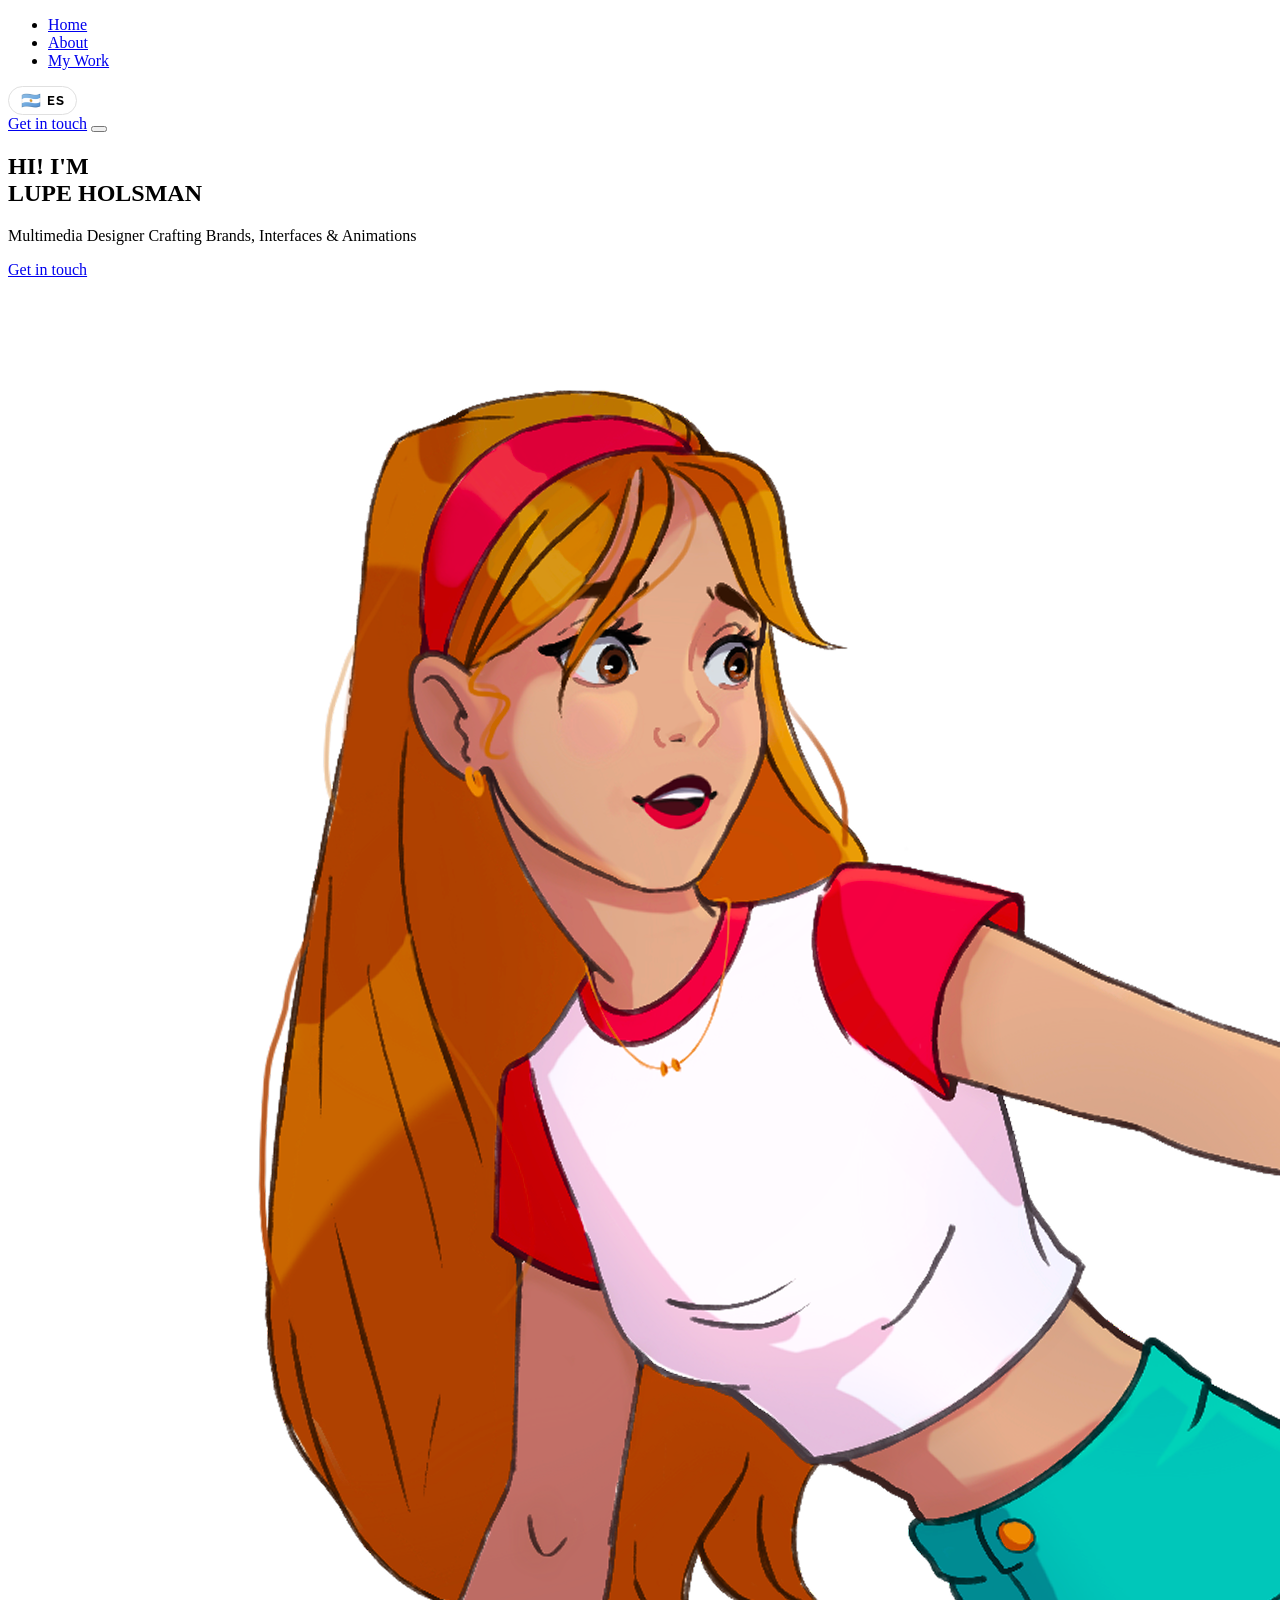
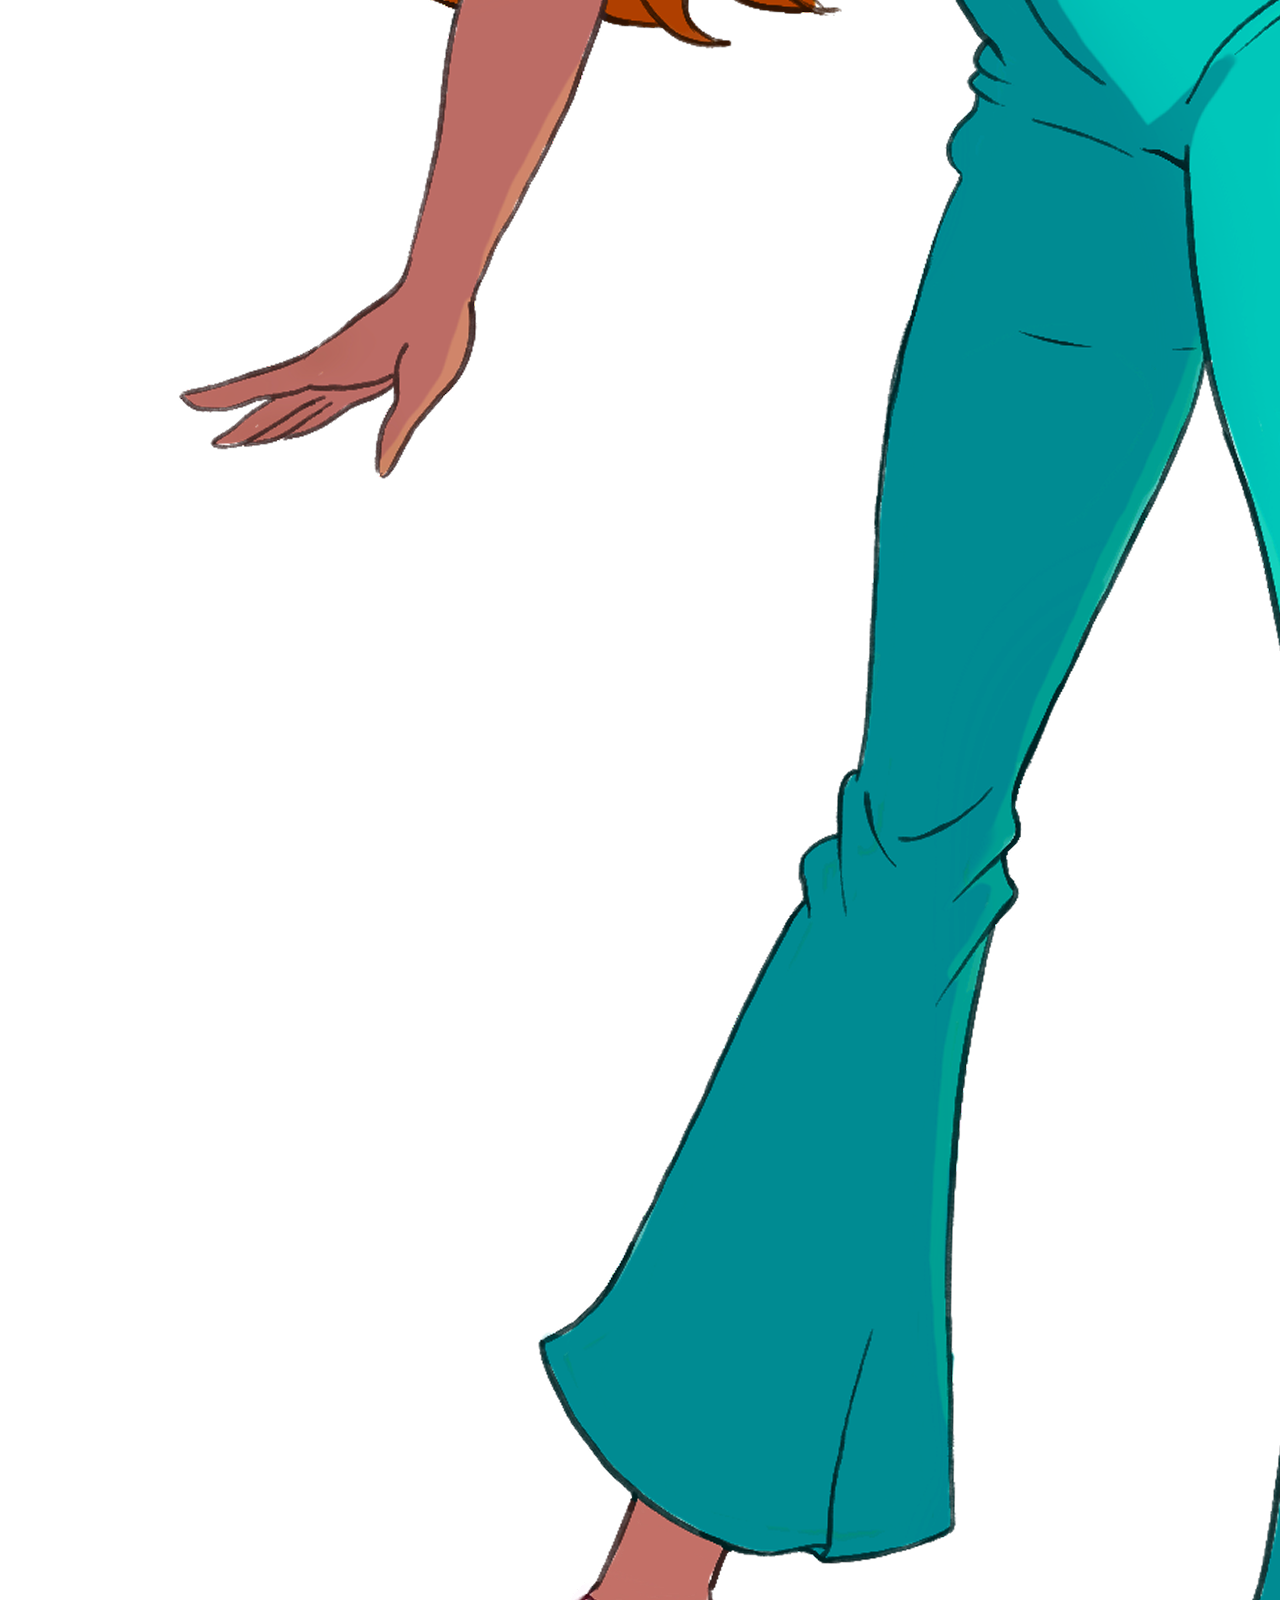
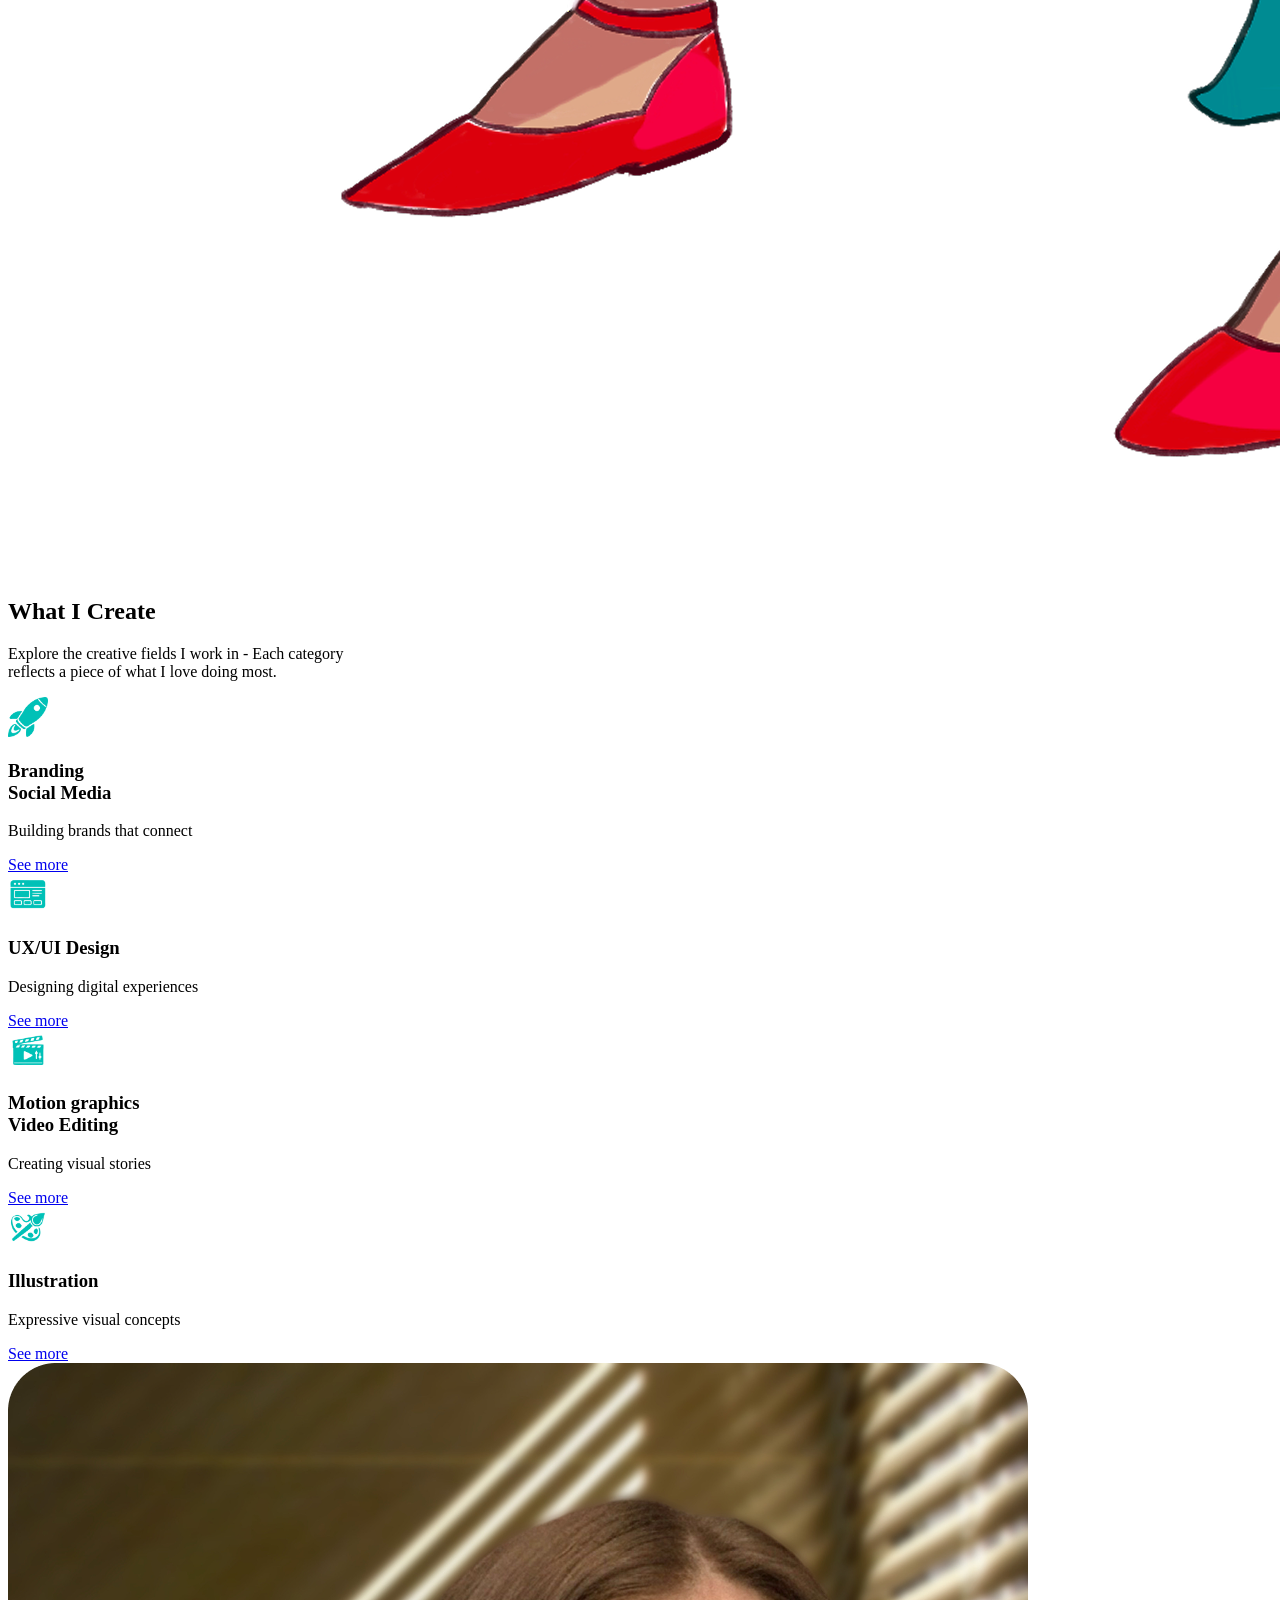
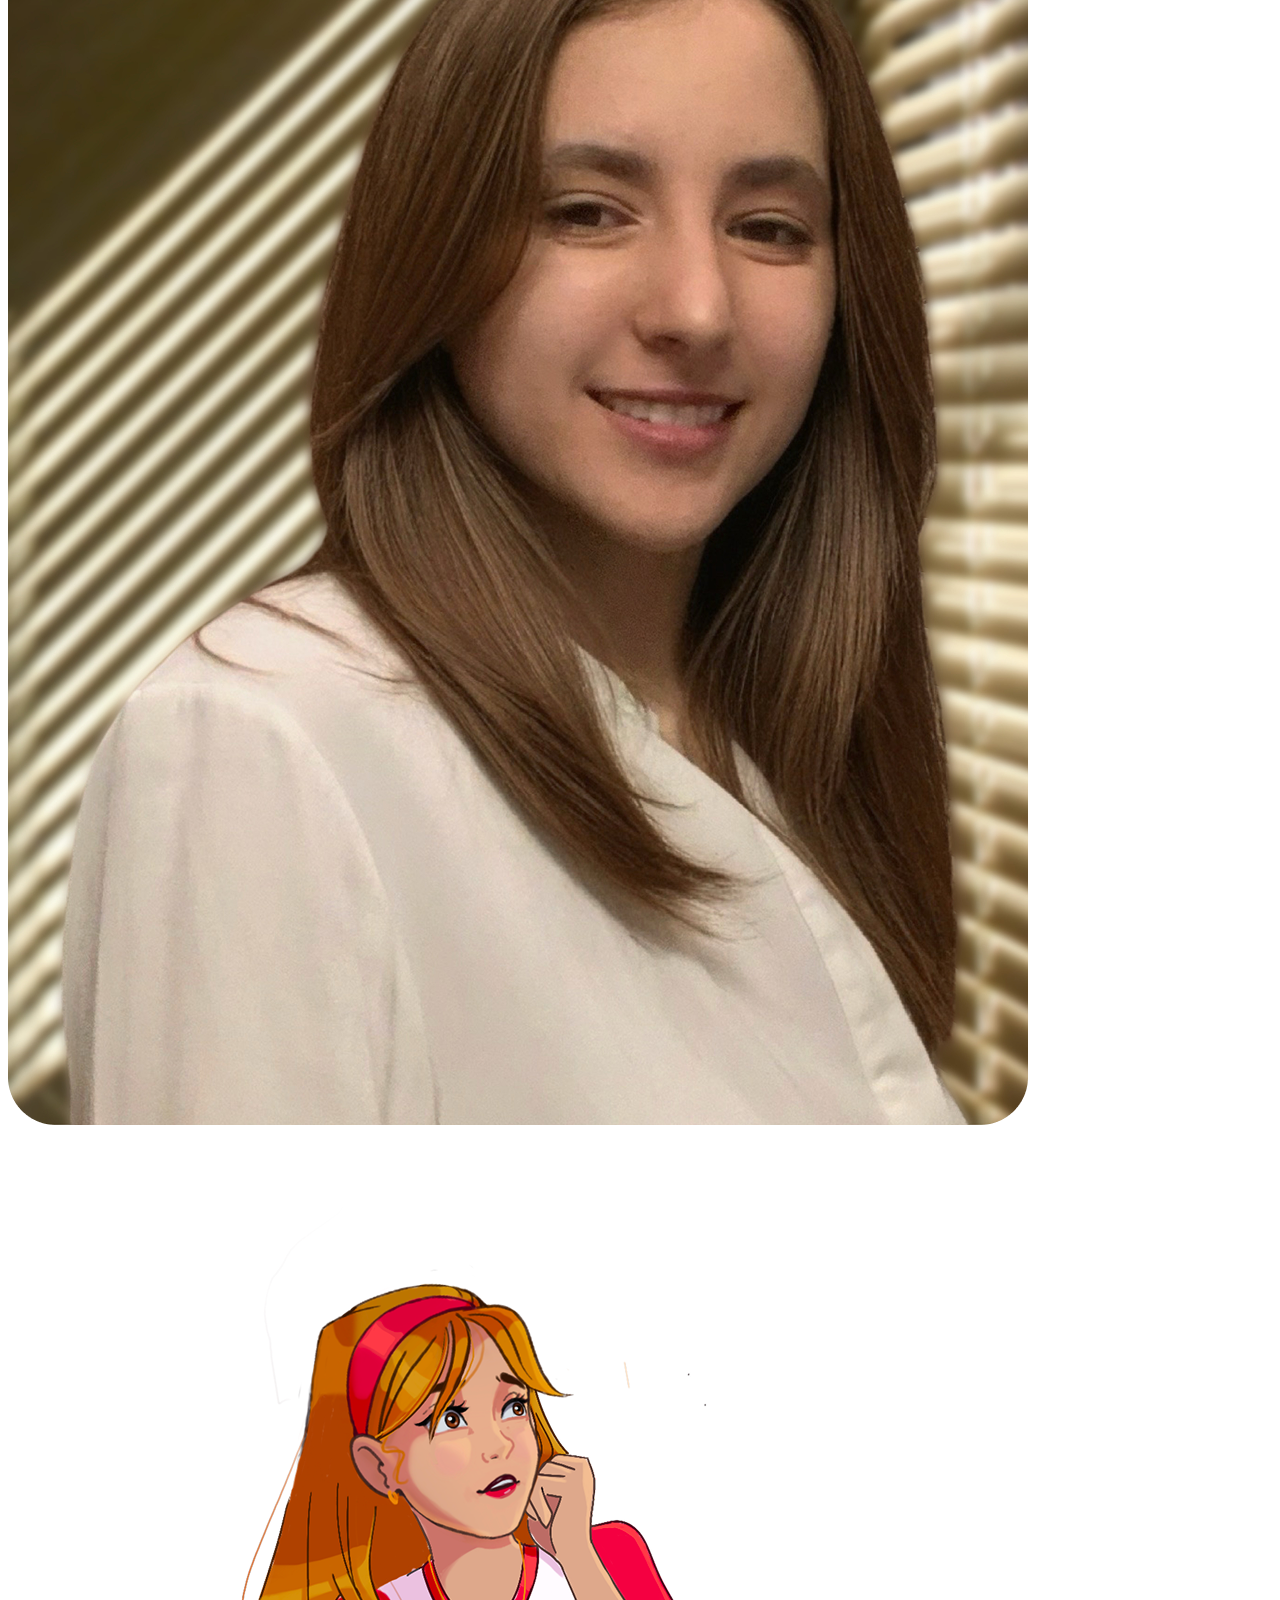
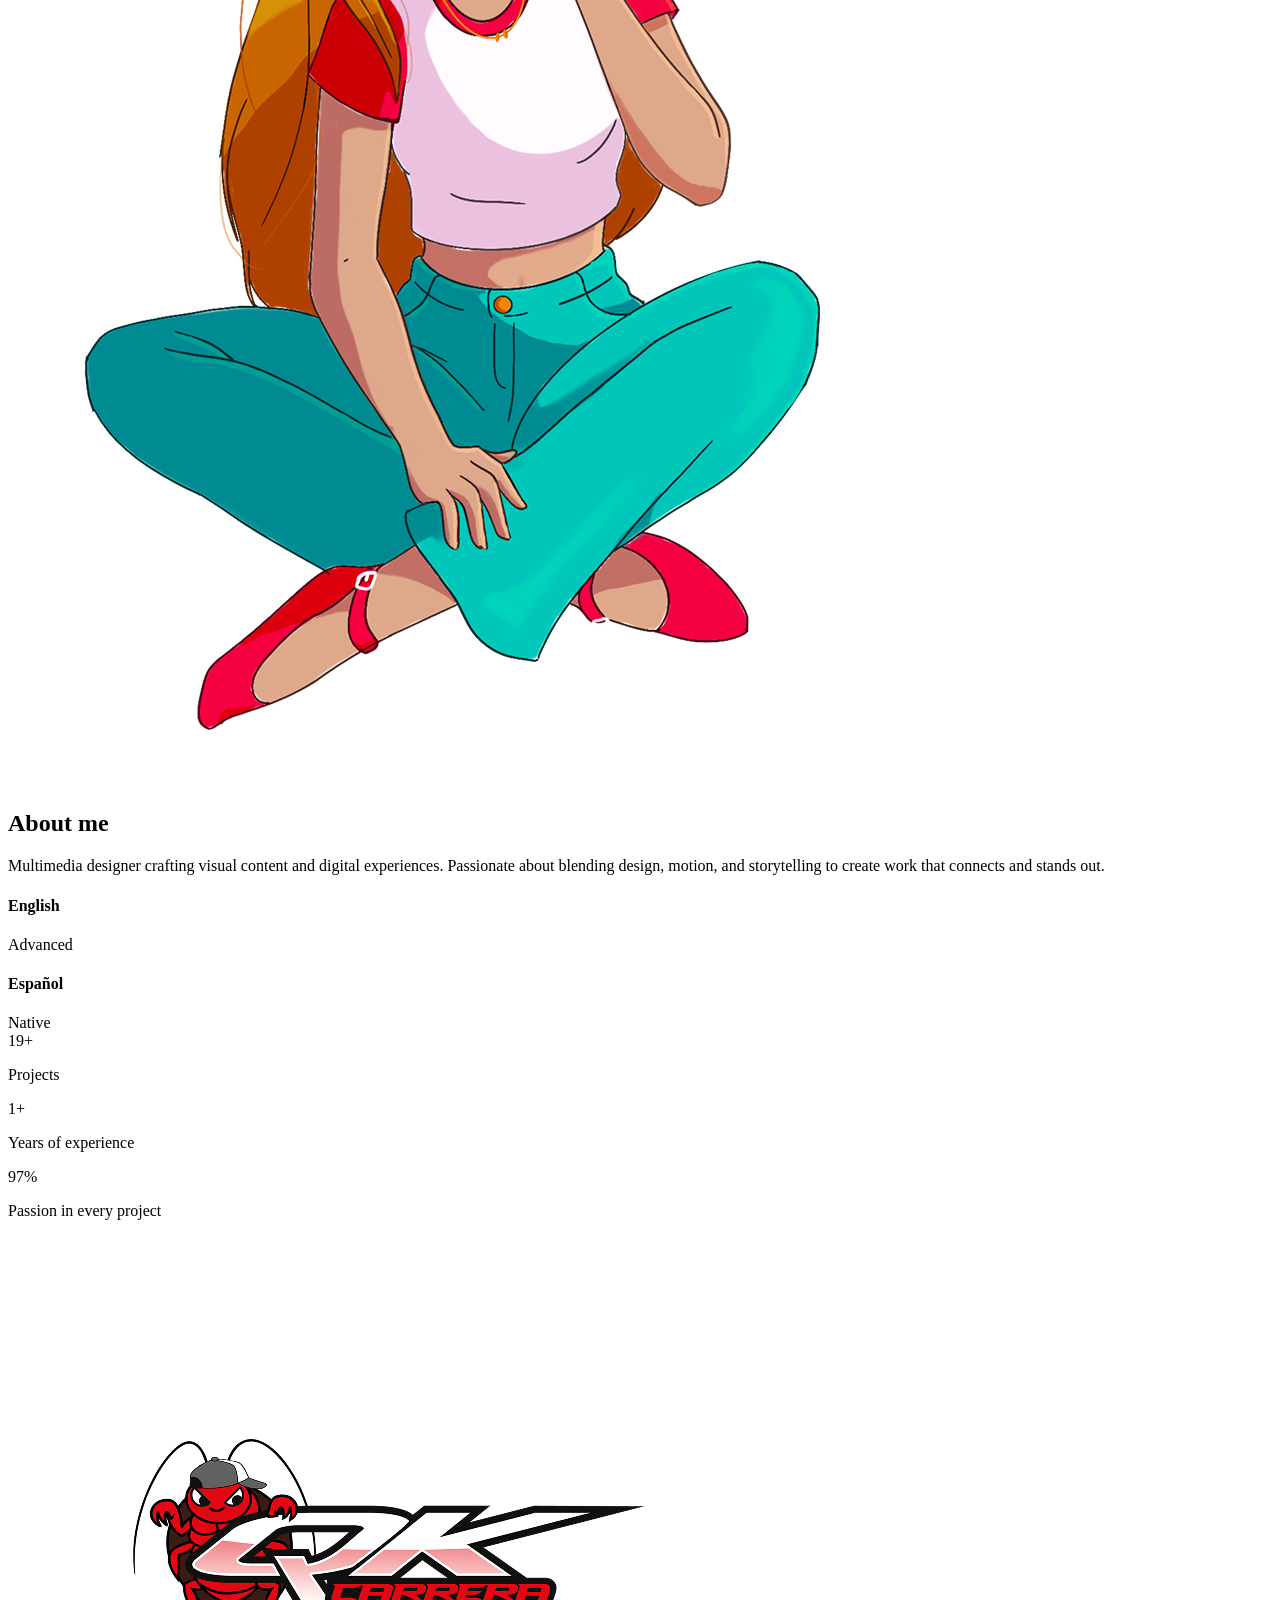
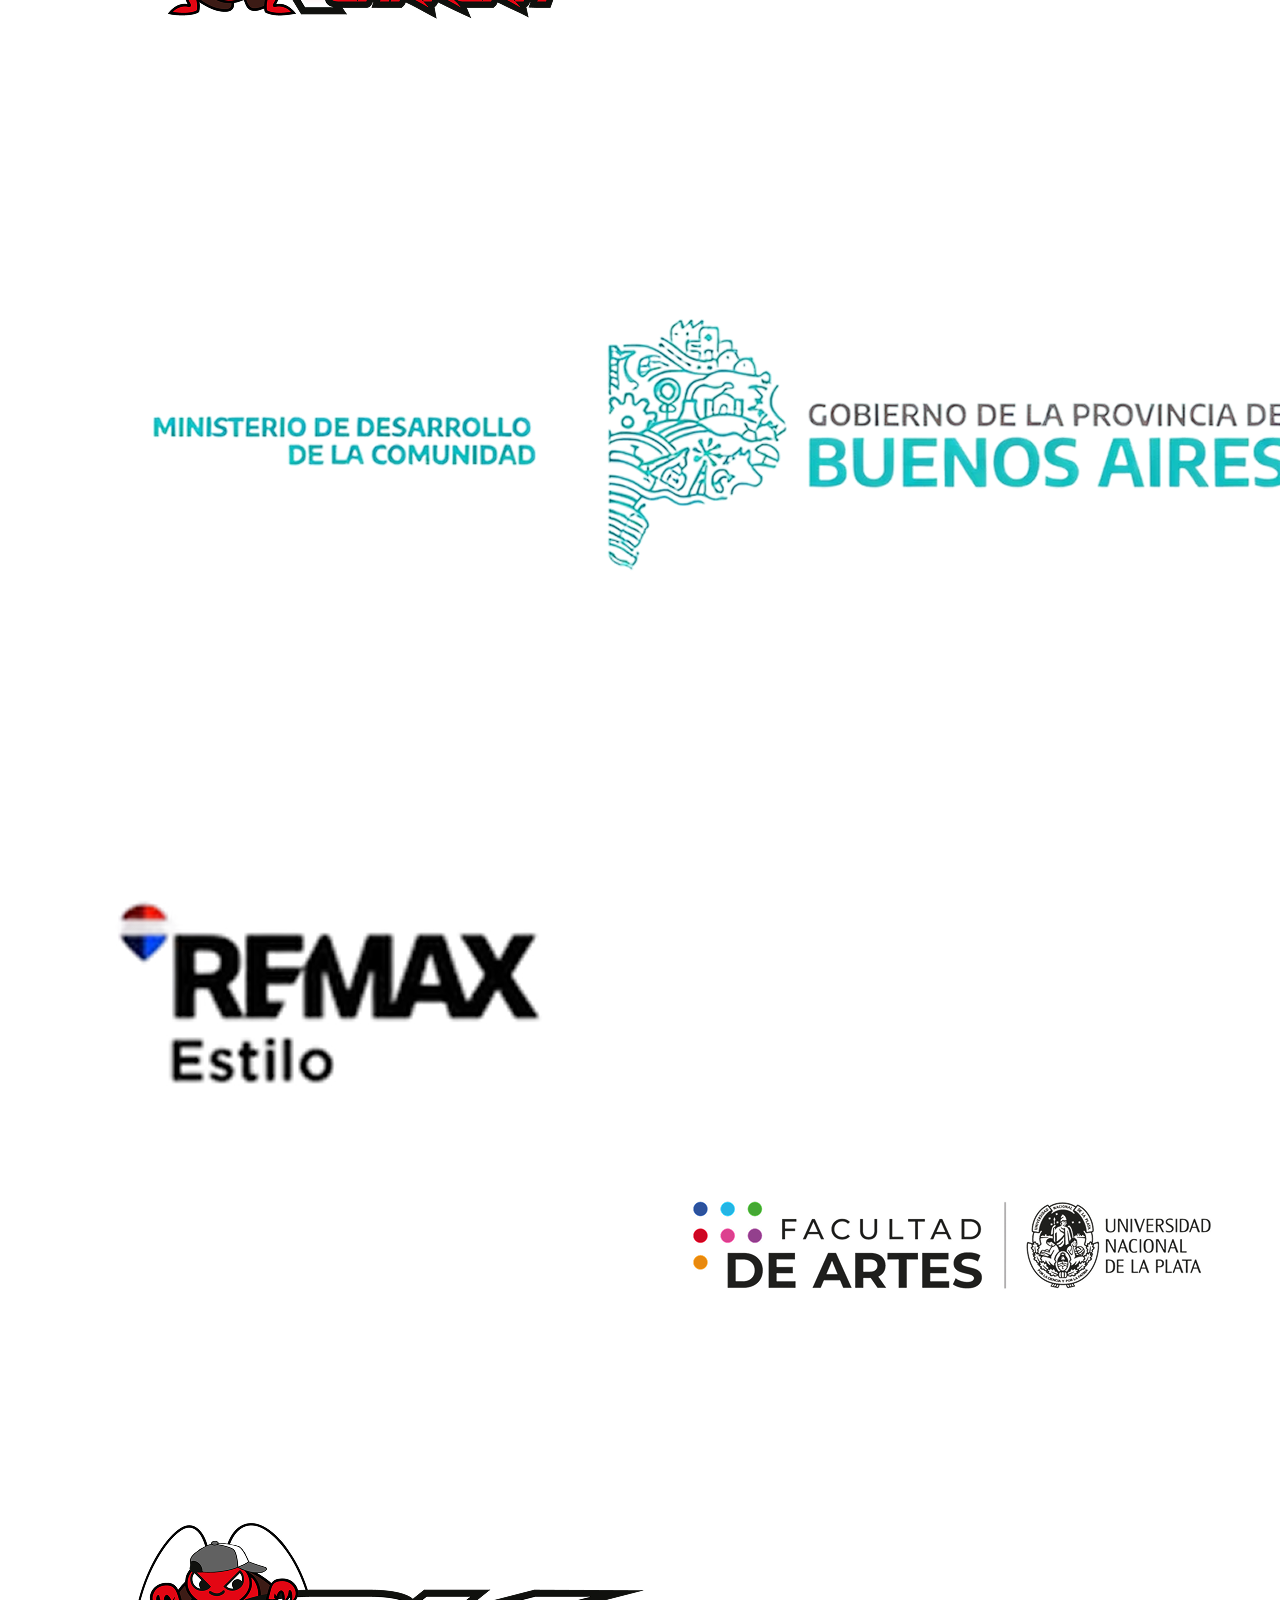
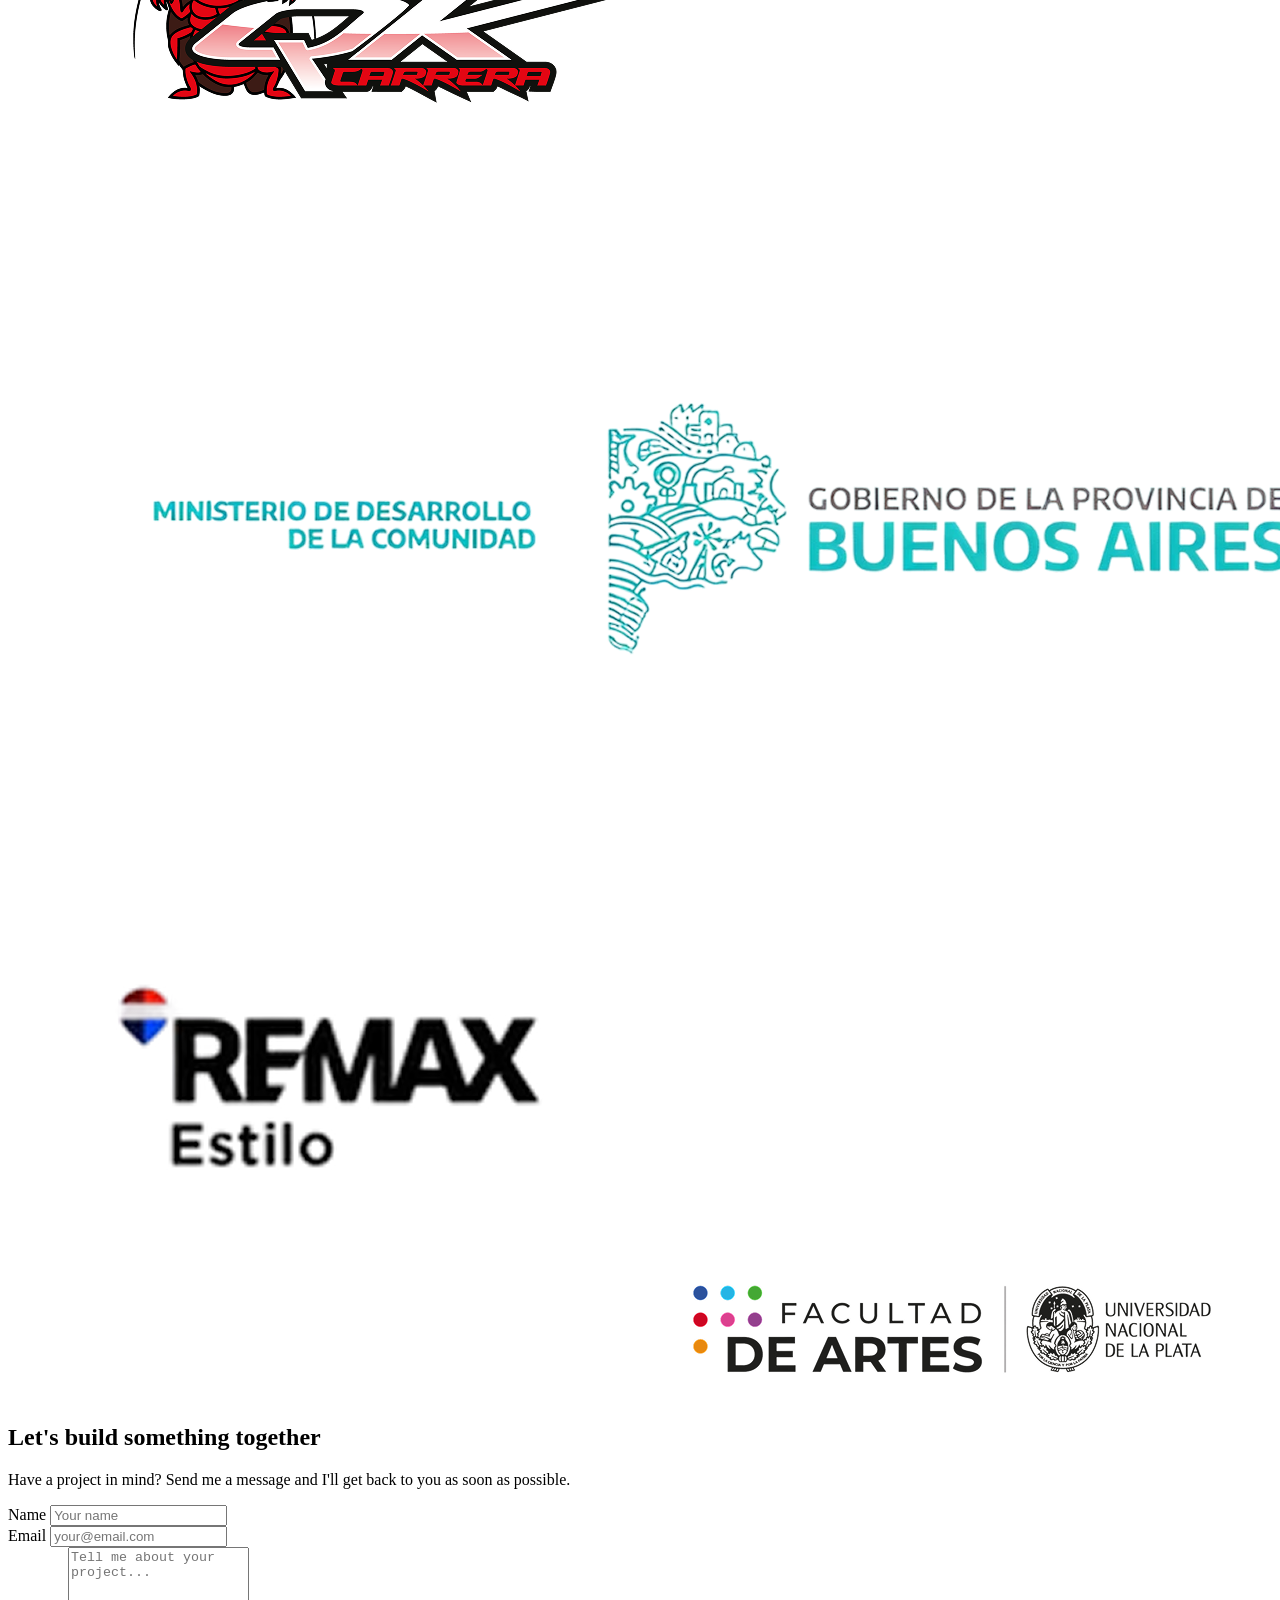
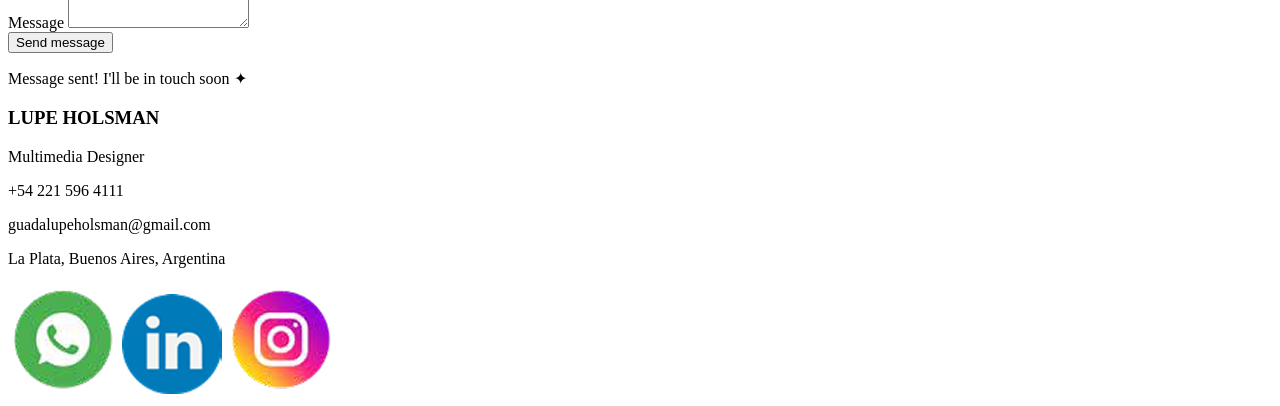
==== index.html @ dc7573d9 "Add files via upload" ====
<!DOCTYPE html>
<html lang="en">
<head>
    <meta charset="UTF-8">
    <meta name="viewport" content="width=device-width, initial-scale=1.0">
    <title>Lupe Holsman - Multimedia Designer</title>
    <link href="https://fonts.googleapis.com/css2?family=Raleway:wght@300;400;600;700&display=swap" rel="stylesheet">
    <link rel="stylesheet" href="styles.css">
    <style>
        /* ── Language Switch ─────────────────────────────────────── */
        .lang-switch {
            display: flex;
            align-items: center;
            gap: 0.35rem;
            background: none;
            border: 1.5px solid #e0e0e0;
            border-radius: 2rem;
            padding: 0.35rem 0.75rem;
            cursor: pointer;
            font-family: 'Raleway', sans-serif;
            font-size: 0.8rem;
            font-weight: 700;
            color: var(--dark);
            letter-spacing: 0.5px;
            transition: border-color 0.25s ease, background 0.25s ease, transform 0.2s ease;
            white-space: nowrap;
        }

        .lang-switch:hover {
            border-color: var(--primary);
            background: rgba(245, 0, 65, 0.04);
            transform: translateY(-1px);
        }

        .lang-flag {
            font-size: 1rem;
            line-height: 1;
            transition: transform 0.3s ease;
        }

        .lang-switch:hover .lang-flag {
            transform: scale(1.2);
        }

        @media (max-width: 360px) {
            .lang-label { display: none; }
        }

        .lang-fade {
            animation: langFadeIn 0.35s ease both;
        }

        @keyframes langFadeIn {
            from { opacity: 0; transform: translateY(6px); }
            to   { opacity: 1; transform: translateY(0); }
        }
    </style>
</head>

<body>

    <header>
        <div class="container">
            <nav>
                <ul id="navLinks">
                    <li><a href="#" data-i18n="nav.home">Home</a></li>
                    <li><a href="404.html" data-i18n="nav.about">About</a></li>
                    <li><a href="404.html" data-i18n="nav.work">My Work</a></li>
                </ul>
                <div class="nav-right">
                    <button class="lang-switch" id="langSwitch" aria-label="Switch language">
                        <span class="lang-flag" id="langFlag">🇦🇷</span>
                        <span class="lang-label" id="langLabel">ES</span>
                    </button>
                    <a href="#contact" class="btn" data-i18n="nav.contact">Get in touch</a>
                    <button class="hamburger" id="hamburger" aria-label="Menu">
                        <span></span><span></span><span></span>
                    </button>
                </div>
            </nav>
        </div>
    </header>

    <main>
        <section class="hero">
            <div class="container hero-content">
                <div class="hero-text">
                    <h2 data-i18n="hero.title">HI! I'M <br> LUPE HOLSMAN</h2>
                    <p data-i18n="hero.subtitle">Multimedia Designer Crafting Brands, Interfaces & Animations</p>
                    <a href="#contact" class="btn" data-i18n="nav.contact">Get in touch</a>
                </div>
                <div class="hero-img">
                    <img src="img/character.png" alt="Lupe Character">
                </div>
            </div>
        </section>
    </main>

    <section id="work">
        <div class="container text-center title">

            <h2 class="reveal" data-i18n="work.title">What I Create</h2>
            <p class="subtitle2 reveal" data-i18n="work.subtitle">
                Explore the creative fields I work in - Each category <br> reflects a piece of what I love doing most.
            </p>

            <div class="cards">
                <article class="card reveal">
                    <div class="card-icon">
                        <img src="img/icon-branding.png" alt="Branding" width="40">
                    </div>
                    <h3 data-i18n="work.card1.title">Branding <br>Social Media</h3>
                    <p data-i18n="work.card1.desc">Building brands that connect</p>
                    <a href="404.html" data-i18n="work.seemore">See more</a>
                </article>

                <article class="card reveal">
                    <div class="card-icon">
                        <img src="img/icon-web.png" alt="Web Design" width="40">
                    </div>
                    <h3 data-i18n="work.card2.title">UX/UI Design</h3>
                    <p data-i18n="work.card2.desc">Designing digital experiences</p>
                    <a href="404.html" data-i18n="work.seemore">See more</a>
                </article>

                <article class="card reveal">
                    <div class="card-icon">
                        <img src="img/icon-video.png" alt="Video Editing" width="40">
                    </div>
                    <h3 data-i18n="work.card3.title">Motion graphics <br>Video Editing</h3>
                    <p data-i18n="work.card3.desc">Creating visual stories</p>
                    <a href="404.html" data-i18n="work.seemore">See more</a>
                </article>

                <article class="card reveal">
                    <div class="card-icon">
                        <img src="img/icon-illustration.png" alt="Illustration" width="40">
                    </div>
                    <h3 data-i18n="work.card4.title">Illustration</h3>
                    <p data-i18n="work.card4.desc">Expressive visual concepts</p>
                    <a href="404.html" data-i18n="work.seemore">See more</a>
                </article>
            </div>

        </div>
    </section>

    <section id="about">
        <div class="container">
            <div class="about-content">

                <div class="about-img-container reveal from-left">
                    <img src="img/profile.png" alt="Lupe Holsman" class="profile-photo">
                    <img src="img/IMG_2661 1.png" alt="Lupe Character Sitting" class="character-sitting">
                </div>

                <div class="about-text-wrapper reveal from-right">
                    <div class="about-text">
                        <h2 data-i18n="about.title">About me</h2>
                        <p data-i18n="about.desc">
                            Multimedia designer crafting visual content and digital experiences.
                            Passionate about blending design, motion, and storytelling to create
                            <span class="text-cyan">work that connects</span> and stands out.
                        </p>
                    </div>
                </div>

            </div>

            <div class="skills">
                <div class="skill reveal">
                    <h4 data-i18n="about.skill1.name">English</h4>
                    <div class="progress-bar">
                        <div class="bar filled"></div>
                        <div class="bar filled"></div>
                        <div class="bar filled"></div>
                        <div class="bar empty"></div>
                    </div>
                    <span class="level" data-i18n="about.skill1.level">Advanced</span>
                </div>
                <div class="skill reveal">
                    <h4 data-i18n="about.skill2.name">Español</h4>
                    <div class="progress-bar">
                        <div class="bar filled"></div>
                        <div class="bar filled"></div>
                        <div class="bar filled"></div>
                        <div class="bar filled"></div>
                    </div>
                    <span class="level" data-i18n="about.skill2.level">Native</span>
                </div>
            </div>
        </div>
    </section>

    <section class="stats">
        <div class="container">
            <div class="stats-grid">
                <div class="stat reveal">
                    <div class="stat-line"><span class="stat-number" data-target="20">0</span><span class="stat-suffix">+</span></div>
                    <p data-i18n="stats.projects">Projects</p>
                </div>
                <div class="stat reveal">
                    <div class="stat-line"><span class="stat-number" data-target="2">0</span><span class="stat-suffix">+</span></div>
                    <p data-i18n="stats.experience">Years of experience</p>
                </div>
                <div class="stat reveal">
                    <div class="stat-line"><span class="stat-number" data-target="100">0</span><span class="stat-suffix">%</span></div>
                    <p data-i18n="stats.passion">Passion in every project</p>
                </div>
            </div>
        </div>
    </section>

    <section class="brands">
        <div class="brands-wrapper">
            <img src="img/logo-ok.png" alt="OK">
            <img src="img/logo-gobierno.png" alt="Gobierno de la Provincia">
            <img src="img/logo-remax.png" alt="Remax">
            <img src="img/logo-artes.png" alt="Facultad de Artes" class="last">
            <img src="img/logo-ok.png" alt="OK">
            <img src="img/logo-gobierno.png" alt="Gobierno de la Provincia">
            <img src="img/logo-remax.png" alt="Remax">
            <img src="img/logo-artes.png" alt="Facultad de Artes" class="last">
        </div>
    </section>

    <section class="contact-section" id="contact">
        <div class="container contact-wrapper">

            <div class="contact-text reveal from-left">
                <h2 data-i18n="contact.title">Let's build something <span class="text-cyan">together</span></h2>
                <p data-i18n="contact.subtitle">Have a project in mind? Send me a message and I'll get back to you as soon as possible.</p>
            </div>

            <form class="contact-form reveal from-right" id="contactForm">
                <div class="form-group">
                    <label for="name" data-i18n="contact.form.name">Name</label>
                    <input type="text" id="name" data-i18n-placeholder="contact.form.namePlaceholder" placeholder="Your name" required>
                </div>
                <div class="form-group">
                    <label for="email" data-i18n="contact.form.email">Email</label>
                    <input type="email" id="email" placeholder="your@email.com" required>
                </div>
                <div class="form-group">
                    <label for="message" data-i18n="contact.form.message">Message</label>
                    <textarea id="message" rows="5" data-i18n-placeholder="contact.form.messagePlaceholder" placeholder="Tell me about your project..." required></textarea>
                </div>
                <button type="submit" class="btn" data-i18n="contact.form.send">Send message</button>
                <p class="form-success" id="formSuccess" data-i18n="contact.form.success">Message sent! I'll be in touch soon ✦</p>
            </form>

        </div>
    </section>

    <footer>
        <div class="container footer-content">
            <div class="footer-brand">
                <h3>LUPE HOLSMAN</h3>
                <p data-i18n="footer.role">Multimedia Designer</p>
            </div>
            <div class="footer-divider"></div>
            <div class="footer-contact">
                <p>+54 221 596 4111</p>
                <p>guadalupeholsman@gmail.com</p>
                <p>La Plata, Buenos Aires, Argentina</p>
            </div>
            <div class="footer-social">
                <a href="#" class="social-icon"><img src="img/icon-whatsapp.png" alt="WhatsApp"></a>
                <a href="https://www.linkedin.com/in/guadalupe-holsman" class="social-icon"><img src="img/icon-linkedin.png" alt="LinkedIn"></a>
                <a href="#" class="social-icon"><img src="img/icon-instagram.png" alt="Instagram"></a>
            </div>
        </div>
    </footer>

    <script data-cfasync="false" src="/cdn-cgi/scripts/5c5dd728/cloudflare-static/email-decode.min.js"></script><script>

        // ══════════════════════════════════════════════════════════════════
        //  TRADUCCIONES
        // ══════════════════════════════════════════════════════════════════
        const translations = {
            en: {
                nav: {
                    home:    'Home',
                    about:   'About',
                    work:    'My Work',
                    contact: 'Get in touch'
                },
                hero: {
                    title:    "HI! I'M <br> LUPE HOLSMAN",
                    subtitle: 'Multimedia Designer Crafting Brands, Interfaces & Animations'
                },
                work: {
                    title:    'What I Create',
                    subtitle: 'Explore the creative fields I work in - Each category <br> reflects a piece of what I love doing most.',
                    seemore:  'See more',
                    card1: { title: 'Branding <br>Social Media',          desc: 'Building brands that connect' },
                    card2: { title: 'UX/UI Design',                       desc: 'Designing digital experiences' },
                    card3: { title: 'Motion graphics <br>Video Editing',  desc: 'Creating visual stories' },
                    card4: { title: 'Illustration',                       desc: 'Expressive visual concepts' }
                },
                about: {
                    title: 'About me',
                    desc:  'Multimedia designer crafting visual content and digital experiences. Passionate about blending design, motion, and storytelling to create <span class="text-cyan">work that connects</span> and stands out.',
                    skill1: { name: 'English',  level: 'Advanced' },
                    skill2: { name: 'Español',  level: 'Native' }
                },
                stats: {
                    projects:   'Projects',
                    experience: 'Years of experience',
                    passion:    'Passion in every project'
                },
                contact: {
                    title:    'Let\'s build something <span class="text-cyan">together</span>',
                    subtitle: "Have a project in mind? Send me a message and I'll get back to you as soon as possible.",
                    form: {
                        name:               'Name',
                        namePlaceholder:    'Your name',
                        email:              'Email',
                        message:            'Message',
                        messagePlaceholder: 'Tell me about your project...',
                        send:               'Send message',
                        success:            "Message sent! I'll be in touch soon \u2726"
                    }
                },
                footer: { role: 'Multimedia Designer' }
            },

            es: {
                nav: {
                    home:    'Inicio',
                    about:   'Sobre mí',
                    work:    'Mi trabajo',
                    contact: 'Contactame'
                },
                hero: {
                    title:    'HOLA! SOY <br> LUPE HOLSMAN',
                    subtitle: 'Diseñadora Multimedia. Creando marcas, Interfaces & Animaciones'
                },
                work: {
                    title:    'Lo que hago',
                    subtitle: 'Explorá las áreas creativas en las que trabajo — cada categoría <br> refleja algo de lo que más me apasiona.',
                    seemore:  'Ver más',
                    card1: { title: 'Branding <br>Redes Sociales',              desc: 'Marcas que conectan' },
                    card2: { title: 'Diseño UX/UI',                             desc: 'Experiencias digitales centradas en personas' },
                    card3: { title: 'Motion graphics <br>Edición de video',     desc: 'Historias contadas en movimiento' },
                    card4: { title: 'Ilustración',                              desc: 'Ideas que se convierten en imagen' }
                },
                about: {
                    title: 'Sobre mí',
                    desc:  'Diseñadora multimedia con pasión por el contenido visual y las experiencias digitales. Me encanta mezclar diseño, movimiento y narrativa para crear <span class="text-cyan"> diseños e historias que conectan</span> y se destacan.',
                    skill1: { name: 'Inglés',  level: 'Avanzado' },
                    skill2: { name: 'Español', level: 'Nativo' }
                },
                stats: {
                    projects:   'Proyectos',
                    experience: 'Años de experiencia',
                    passion:    'Pasión en cada proyecto'
                },
                contact: {
                    title:    'Construyamos algo único <span class="text-cyan">juntos</span>',
                    subtitle: '¿Tenés un proyecto en mente? Mandame un mensaje y te respondo a la brevedad.',
                    form: {
                        name:               'Nombre',
                        namePlaceholder:    'Tu nombre',
                        email:              'Email',
                        message:            'Mensaje',
                        messagePlaceholder: 'Contame sobre tu proyecto...',
                        send:               'Enviar mensaje',
                        success:            '¡Mensaje enviado! Te respondo pronto ✦'
                    }
                },
                footer: { role: 'Diseñadora Multimedia' }
            }
        };


        // ══════════════════════════════════════════════════════════════════
        //  MOTOR DE TRADUCCIÓN
        // ══════════════════════════════════════════════════════════════════
        function getT(lang, key) {
            return key.split('.').reduce((obj, k) => (obj && obj[k] !== undefined ? obj[k] : null), translations[lang]);
        }

        function applyLang(lang) {
            document.querySelectorAll('[data-i18n]').forEach(el => {
                const val = getT(lang, el.dataset.i18n);
                if (val !== null) {
                    el.innerHTML = val;
                    el.classList.add('lang-fade');
                    el.addEventListener('animationend', () => el.classList.remove('lang-fade'), { once: true });
                }
            });

            document.querySelectorAll('[data-i18n-placeholder]').forEach(el => {
                const val = getT(lang, el.dataset.i18nPlaceholder);
                if (val !== null) el.placeholder = val;
            });

            document.documentElement.lang = lang;

            const isES = lang === 'es';
            document.getElementById('langFlag').textContent  = isES ? '\uD83C\uDDFA\uD83C\uDDF8' : '\uD83C\uDDE6\uD83C\uDDF7';
            document.getElementById('langLabel').textContent = isES ? 'EN' : 'ES';
        }


        // ══════════════════════════════════════════════════════════════════
        //  ESTADO & TOGGLE
        // ══════════════════════════════════════════════════════════════════
        let currentLang = localStorage.getItem('lupe-lang') || 'en';
        applyLang(currentLang);

        document.getElementById('langSwitch').addEventListener('click', () => {
            currentLang = currentLang === 'en' ? 'es' : 'en';
            localStorage.setItem('lupe-lang', currentLang);
            applyLang(currentLang);
        });


        // ══════════════════════════════════════════════════════════════════
        //  HAMBURGER MENU
        // ══════════════════════════════════════════════════════════════════
        const hamburger = document.getElementById('hamburger');
        const navLinks  = document.getElementById('navLinks');

        hamburger.addEventListener('click', () => {
            hamburger.classList.toggle('open');
            navLinks.classList.toggle('mobile-open');
        });

        navLinks.querySelectorAll('a').forEach(link => {
            link.addEventListener('click', () => {
                hamburger.classList.remove('open');
                navLinks.classList.remove('mobile-open');
            });
        });


        // ══════════════════════════════════════════════════════════════════
        //  INTERSECTION OBSERVER: reveal + contador
        // ══════════════════════════════════════════════════════════════════
        const observer = new IntersectionObserver(
            (entries) => {
                entries.forEach((entry) => {
                    if (!entry.isIntersecting) return;

                    entry.target.classList.add('is-visible');

                    if (entry.target.classList.contains('about-img-container')) {
                        const character = entry.target.querySelector('.character-sitting');
                        if (character) character.classList.add('is-visible');
                    }

                    if (entry.target.classList.contains('stat')) {
                        const el = entry.target.querySelector('.stat-number');
                        if (el) animateCount(el);
                    }

                    observer.unobserve(entry.target);
                });
            },
            { threshold: 0.2 }
        );

        document.querySelectorAll('.reveal').forEach((el) => observer.observe(el));


        // ══════════════════════════════════════════════════════════════════
        //  CONTADOR ANIMADO
        // ══════════════════════════════════════════════════════════════════
        function animateCount(el) {
            const target   = parseInt(el.dataset.target, 10);
            const duration = 1500;
            const start    = performance.now();

            function step(now) {
                const progress = Math.min((now - start) / duration, 1);
                const eased    = 1 - Math.pow(1 - progress, 3);
                el.textContent = Math.floor(eased * target);
                if (progress < 1) requestAnimationFrame(step);
                else el.textContent = target;
            }

            requestAnimationFrame(step);
        }


                // ══════════════════════════════════════════════════════════════════════════
        //  FORMULARIO
        // ══════════════════════════════════════════════════════════════════════════
        const contactForm = document.getElementById('contactForm');
        const formSuccess = document.getElementById('formSuccess');

        contactForm.addEventListener('submit', (event) => {
            event.preventDefault();
            formSuccess.classList.add('visible');
            contactForm.reset();
        });
    </script>
</body>
</html>
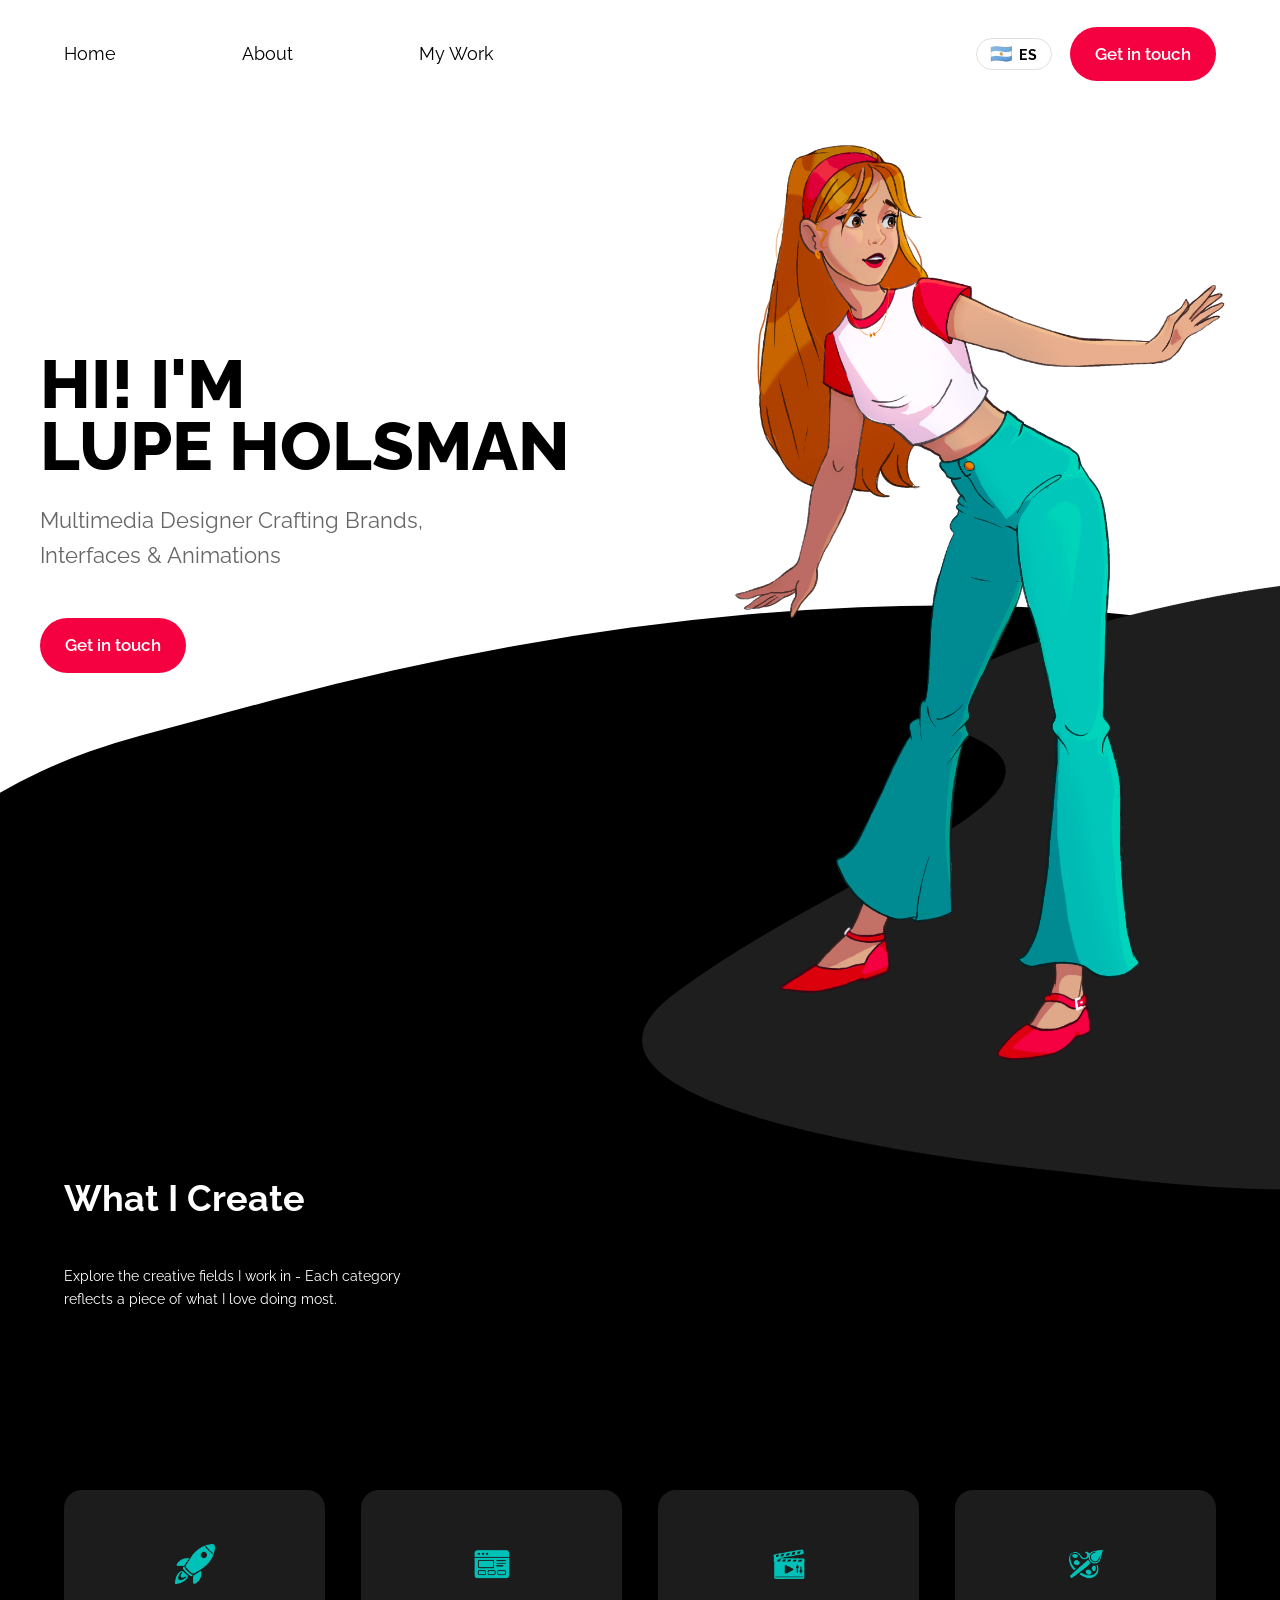
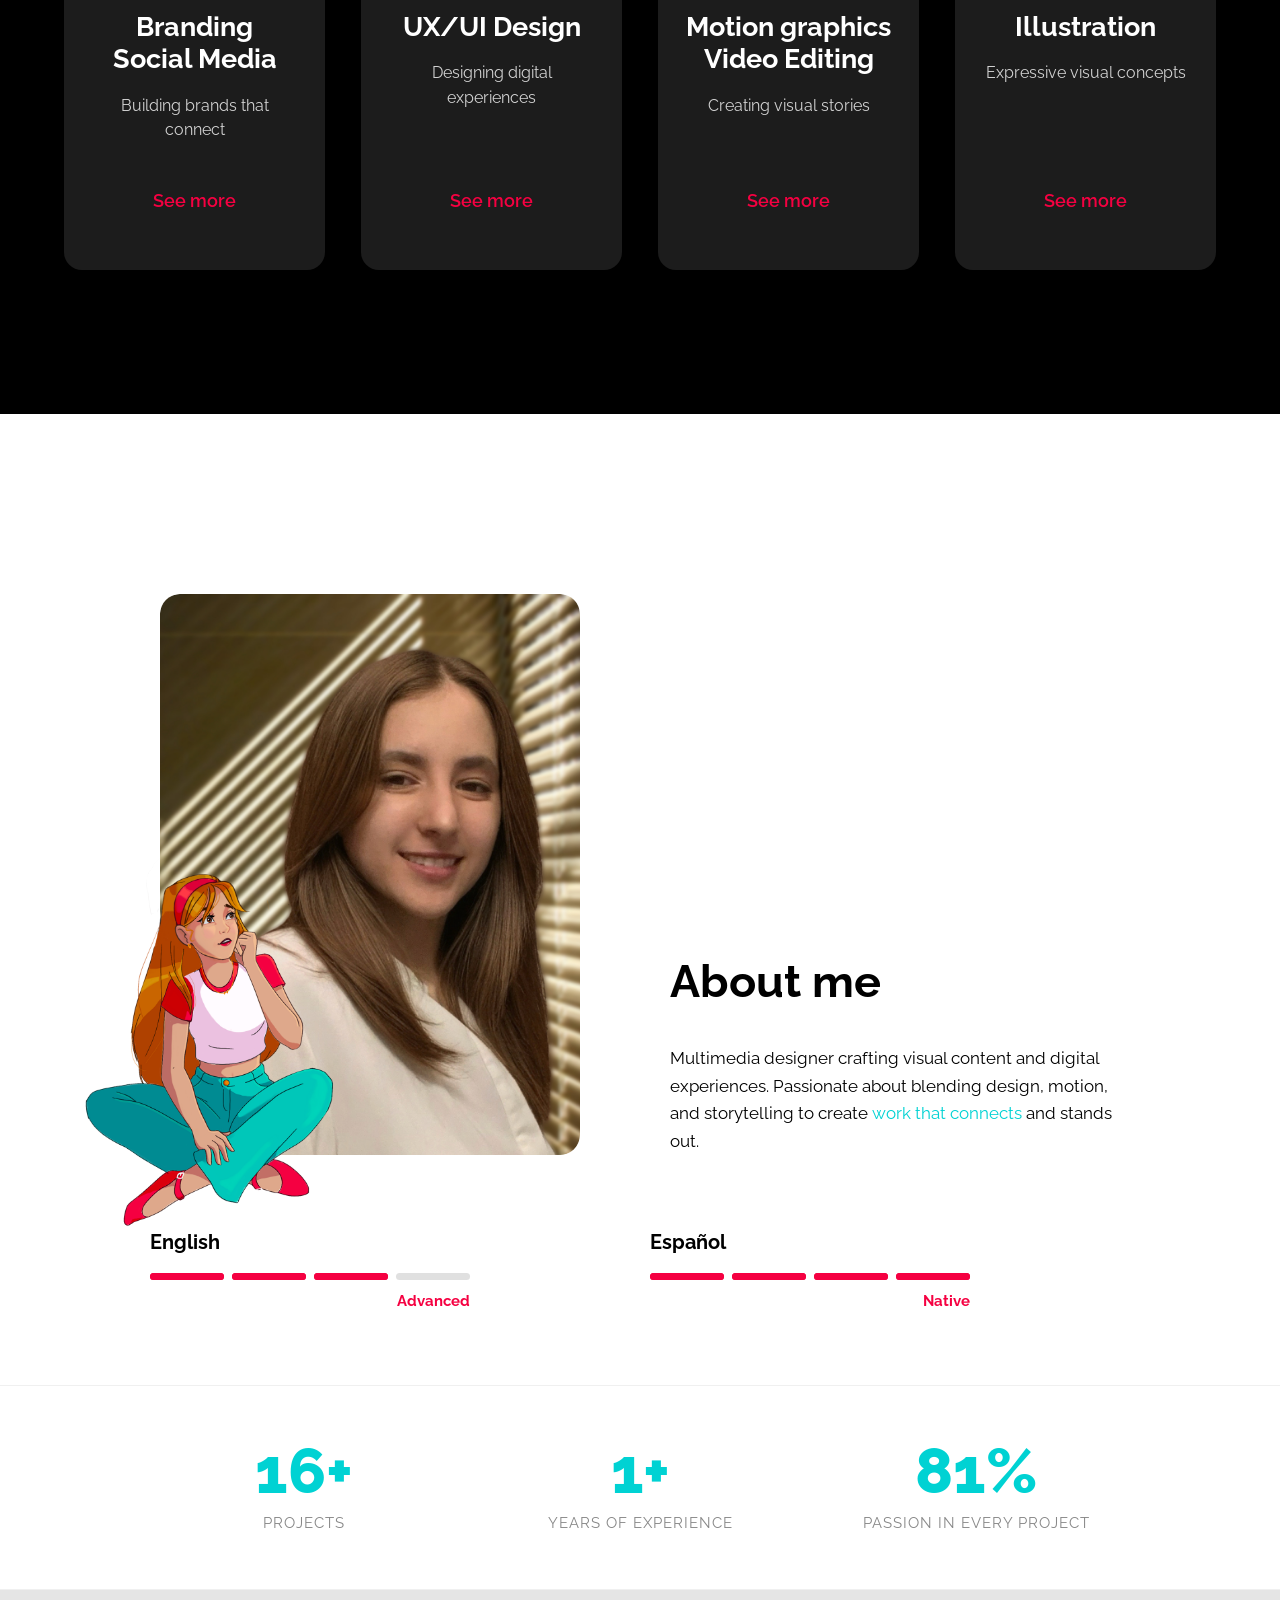
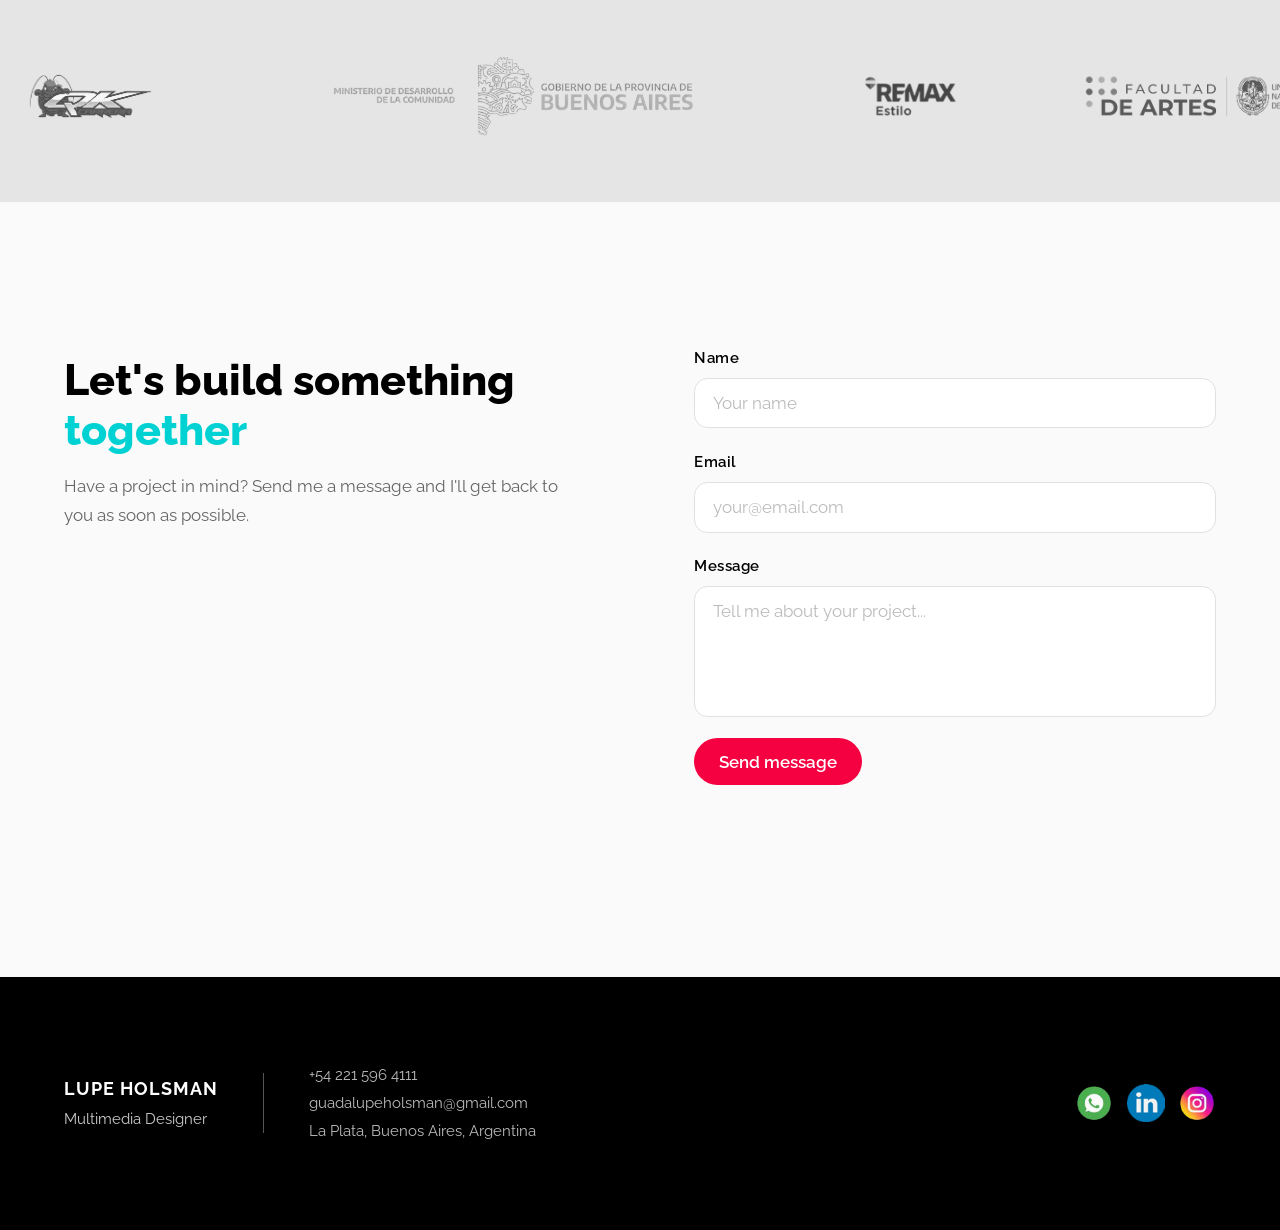
==== commit 5984036e: "Update index.html" ====
--- a/index.html
+++ b/index.html
@@ -5,7 +5,7 @@
     <meta name="viewport" content="width=device-width, initial-scale=1.0">
     <title>Lupe Holsman - Multimedia Designer</title>
     <link href="https://fonts.googleapis.com/css2?family=Raleway:wght@300;400;600;700&display=swap" rel="stylesheet">
-    <link rel="stylesheet" href="styles.css">
+    <link rel="stylesheet" href="Styles.css">
     <style>
         /* ── Language Switch ─────────────────────────────────────── */
         .lang-switch {
--- a/Styles.css
+++ b/Styles.css
@@ -0,0 +1,1239 @@
+/* =============================================
+   RESET & BASE
+   ============================================= */
+* {
+    margin: 0;
+    padding: 0;
+    box-sizing: border-box;
+}
+
+html {
+    font-size: 16px;
+    scroll-behavior: smooth;
+}
+
+body {
+    font-family: 'Raleway', sans-serif;
+    font-size: 1rem;
+    line-height: 1.6;
+    background-color: white;
+    color: var(--dark);
+}
+
+img {
+    max-width: 100%;
+    display: block;
+}
+
+a {
+    text-decoration: none;
+    color: inherit;
+    transition: all 0.3s ease;
+}
+
+button {
+    transition: all 0.3s ease;
+}
+
+main {
+    overflow: visible;
+}
+
+
+/* =============================================
+   VARIABLES
+   ============================================= */
+:root {
+    --primary: #F50041;
+    --dark: #000;
+    --light: #f5f5f5;
+    --cyan: #00d2d3;
+}
+
+
+/* =============================================
+   TIPOGRAFÍA
+   ============================================= */
+h1 { font-size: 2.5rem; }
+h2 { font-size: 2rem; }
+h3 { font-size: 1.4rem; }
+h4 { font-size: 1.1rem; }
+h6 { font-size: 1rem; }
+
+.title h2 {
+    padding-bottom: 2rem;
+}
+
+.subtitle {
+    font-size: 1rem;
+    opacity: 0.8;
+    margin-bottom: 2rem;
+}
+
+.subtitle2 {
+    font-size: 0.8rem;
+    opacity: 0.8;
+    margin-bottom: 10rem;
+}
+
+
+/* =============================================
+   UTILIDADES
+   ============================================= */
+.text-cyan {
+    color: var(--cyan);
+}
+
+.container {
+    width: 90%;
+    max-width: 1200px;
+    margin: 0 auto;
+}
+
+
+/* =============================================
+   BOTÓN
+   ============================================= */
+.btn {
+    background: var(--primary);
+    color: white;
+    padding: 0.75rem 1.4rem;
+    border-radius: 2rem;
+    font-size: 0.95rem;
+    font-weight: 600;
+    display: inline-block;
+    transition: transform 0.3s ease, box-shadow 0.3s ease;
+}
+
+.btn:hover {
+    transform: translateY(-2px);
+    box-shadow: 0 10px 20px rgba(245, 0, 65, 0.3);
+}
+
+.btn:active {
+    transform: scale(0.97);
+}
+
+
+/* =============================================
+   NAV
+   ============================================= */
+nav {
+    display: flex;
+    justify-content: space-between;
+    align-items: center;
+    padding: 1.5rem 0;
+    background-color: white;
+}
+
+nav ul {
+    display: flex;
+    gap: 7rem;
+    list-style: none;
+}
+
+nav a:hover {
+    color: var(--primary);
+}
+
+.nav-right {
+    display: flex;
+    align-items: center;
+    gap: 1rem;
+}
+
+/* Hamburger — oculto en desktop */
+.hamburger {
+    display: none;
+    flex-direction: column;
+    gap: 5px;
+    background: none;
+    border: none;
+    cursor: pointer;
+    padding: 4px;
+}
+
+.hamburger span {
+    display: block;
+    width: 24px;
+    height: 2px;
+    background: var(--dark);
+    border-radius: 2px;
+    transition: transform 0.3s ease, opacity 0.3s ease;
+}
+
+/* Animación X al abrir */
+.hamburger.open span:nth-child(1) { transform: translateY(7px) rotate(45deg); }
+.hamburger.open span:nth-child(2) { opacity: 0; }
+.hamburger.open span:nth-child(3) { transform: translateY(-7px) rotate(-45deg); }
+
+/* Menú mobile desplegable */
+#navLinks.mobile-open {
+    display: flex !important;
+    flex-direction: column;
+    position: fixed;
+    top: 0;
+    left: 0;
+    width: 100%;
+    height: 100%;
+    background: white;
+    z-index: 100;
+    align-items: center;
+    justify-content: center;
+    gap: 2.5rem;
+    animation: fadeInUp 0.3s ease both;
+}
+
+#navLinks.mobile-open li a {
+    font-size: 2rem;
+    font-weight: 700;
+    color: var(--dark);
+}
+
+#navLinks.mobile-open li a:hover {
+    color: var(--primary);
+}
+
+
+/* =============================================
+   HERO
+   ============================================= */
+.hero {
+    position: relative;
+    background-color: white;
+    min-height: 90vh;
+    display: flex;
+    align-items: center;
+    overflow: visible;
+}
+
+.hero-content {
+    display: flex;
+    justify-content: space-between;
+    align-items: center;
+    width: 100%;
+    max-width: 1200px;
+    margin: 0 auto;
+}
+
+.hero-text h2 {
+    font-size: 3.8rem;
+    line-height: 0.9;
+    font-weight: 800;
+    margin-bottom: 1.5rem;
+    color: var(--dark);
+}
+
+.hero-text p {
+    font-size: 1.2rem;
+    max-width: 400px;
+    margin-bottom: 2.5rem;
+    color: #666;
+}
+
+.hero-img {
+    position: relative;
+    z-index: 10;
+    display: flex;
+    justify-content: flex-end;
+    flex: 1;
+    min-width: 0;
+    animation: slideInRight 0.9s ease-out 0.3s both;
+}
+
+.hero-img::before {
+    content: "";
+    position: absolute;
+    background-image: url('img/Vector 2.png');
+    background-size: contain;
+    background-repeat: no-repeat;
+    background-position: right top;
+    width: 300%;
+    height: 640px;
+    z-index: 15;
+    bottom: -220px;
+    right: -80%;
+    rotate: 10deg;
+}
+
+.hero-img img {
+    width: 100%;
+    max-width: 680px;
+    height: auto;
+    margin-bottom: -180px;
+    transform: translateX(5%);
+    z-index: 20;
+}
+
+/* Hero se anima al cargar la página (no necesita scroll) */
+.hero-text {
+    animation: fadeInUp 0.9s ease-out both;
+    flex: 1;
+    min-width: 0;
+    position: relative;  /* ← necesario para que z-index funcione */
+    z-index: 30;   
+}
+
+
+/* =============================================
+   WORK
+   ============================================= */
+#work {
+    background: var(--dark);
+    color: white;
+    position: relative;
+    z-index: 1;
+    padding: 14rem 0 5rem 0;
+    overflow: visible;
+}
+
+#work::before {
+    content: "";
+    position: absolute;
+    top: -350px;
+    left: 2%;
+    width: 130%;
+    height: 700px;
+    background: var(--dark);
+    border-radius: 20% 90% 20% 100%;
+    transform: rotate(-15deg);
+    transform-origin: center bottom;
+    z-index: -1;
+}
+
+/* Wave curve at the bottom of #work */
+#work::after {
+    content: "";
+    position: absolute;
+    bottom: -119px;
+    left: 0;
+    width: 100%;
+    height: 120px;
+    background-image: url("data:image/svg+xml,%3Csvg viewBox='0 0 1440 120' xmlns='http://www.w3.org/2000/svg' preserveAspectRatio='none'%3E%3Cpath d='M0%2C0 L1440%2C0 L1440%2C40 Q1080%2C120 720%2C80 Q360%2C40 0%2C120 Z' fill='%23000000'/%3E%3C/svg%3E");
+    background-size: 100% 100%;
+    z-index: 1;
+    pointer-events: none;
+}
+
+#work .container {
+    position: relative;
+    z-index: 1;
+}
+
+
+/* =============================================
+   CARDS
+   ============================================= */
+.cards {
+    display: flex;
+    flex-direction: column;
+    gap: 2rem;
+    padding-bottom: 3rem;
+}
+
+.card {
+    background: #1c1c1c;
+    padding: 3rem 1.5rem;
+    border-radius: 1rem;
+    text-align: center;
+    position: relative;
+    overflow: hidden;
+    transition: transform 0.35s ease, box-shadow 0.35s ease;
+    display: flex;
+    flex-direction: column;
+    align-items: center;
+    min-height: 380px;
+}
+
+.card-icon {
+    margin-bottom: 1.5rem;
+    color: var(--cyan);
+    display: flex;
+    justify-content: center;
+}
+
+.card h3 {
+    margin-bottom: 1rem;
+    font-size: 1.5rem;
+    line-height: 1.2;
+}
+
+.card p {
+    font-size: 0.9rem;
+    opacity: 0.8;
+    line-height: 1.5;
+}
+
+.card a {
+    color: var(--primary);
+    display: inline-block;
+    margin-top: auto;
+    font-weight: 600;
+    transition: transform 0.3s ease;
+}
+
+.card * {
+    position: relative;
+    z-index: 2;
+}
+
+.card::before {
+    content: "";
+    position: absolute;
+    inset: 0;
+    border-radius: inherit;
+    opacity: 0;
+    transition: opacity 0.35s ease;
+}
+
+.card::after {
+    content: "";
+    position: absolute;
+    top: -50%;
+    left: -50%;
+    width: 200%;
+    height: 200%;
+    background: linear-gradient(120deg, transparent, rgba(255,255,255,0.1), transparent);
+    transform: rotate(25deg);
+    opacity: 0;
+    transition: opacity 0.5s ease, transform 0.5s ease;
+}
+
+.card:hover {
+    transform: translateY(-10px) scale(1.02);
+    box-shadow: 0 20px 40px rgba(0,0,0,0.4);
+}
+
+.card:hover::before {
+    opacity: 0.3;
+}
+
+.card:hover::after {
+    opacity: 1;
+    transform: translateX(50%) rotate(25deg);
+}
+
+.card:hover a {
+    transform: translateX(5px);
+}
+
+
+
+/* =============================================
+   ABOUT
+   ============================================= */
+#about {
+    position: relative;
+    z-index: 2;
+    background: white;
+    padding-top: 10rem;
+    padding-bottom: 4rem;
+}
+
+.about-content {
+    display: flex;
+    align-items: flex-end;
+    justify-content: center;
+    gap: 5rem;
+}
+
+.about-img-container {
+    position: relative;
+}
+
+.profile-photo {
+    width: 100%;
+    max-width: 420px;
+    border-radius: 20px;
+    display: block;
+    position: relative;
+    z-index: 1;
+}
+
+.character-sitting {
+    position: absolute;
+    width: 320px;
+    bottom: -90px;
+    left: -100px;
+    z-index: 10;
+}
+
+/* El bounce sólo corre cuando es visible */
+.character-sitting.is-visible {
+    animation: characterBounce 3s ease-in-out infinite;
+}
+
+.about-text-wrapper {
+    max-width: 480px;
+}
+
+.about-text {
+    max-width: 450px;
+}
+
+.about-text h2 {
+    font-size: 2.5rem;
+    margin-bottom: 1.5rem;
+}
+
+.about-text p {
+    font-size: 0.95rem;
+    margin-bottom: 0;
+}
+
+
+/* =============================================
+   HABILIDADES / IDIOMAS
+   ============================================= */
+.skills {
+    display: flex;
+    justify-content: center;
+    gap: 10rem;
+    margin-top: 4rem;
+    margin-bottom: 0;
+}
+
+.skill {
+    display: flex;
+    flex-direction: column;
+}
+
+.skill:nth-child(1) {
+    width: 320px;
+    align-items: flex-start;
+}
+
+.skill:nth-child(2) {
+    width: 480px;
+    align-items: flex-start;
+}
+
+.skill h4,
+.progress-bar,
+.level {
+    width: 100%;
+    max-width: 320px;
+}
+
+.skill h4 {
+    text-align: left;
+    margin-bottom: 0.8rem;
+    font-size: 1.1rem;
+}
+
+.progress-bar {
+    display: flex;
+    gap: 8px;
+    margin-bottom: 0.5rem;
+}
+
+.bar {
+    flex: 1;
+    height: 7px;
+    border-radius: 4px;
+}
+
+.bar.filled {
+    background: var(--primary);
+    position: relative;
+    overflow: hidden;
+}
+
+/* Las barras se llenan sólo cuando el .skill tiene .is-visible */
+.bar.filled::after {
+    content: "";
+    position: absolute;
+    top: 0;
+    left: 0;
+    height: 100%;
+    width: 0;
+    background: var(--primary);
+    transition: width 1.2s cubic-bezier(0.65, 0, 0.35, 1);
+}
+
+.skill.is-visible .bar.filled::after {
+    width: 100%;
+}
+
+.bar.empty {
+    background: #e0e0e0;
+}
+
+.level {
+    text-align: right;
+    font-size: 0.85rem;
+    color: var(--primary);
+    font-weight: 700;
+}
+
+
+/* =============================================
+   ANIMACIONES DE SCROLL — REVEAL
+   Controladas por Intersection Observer en main.js
+   ============================================= */
+
+/* Estado inicial: oculto */
+.reveal {
+    opacity: 0;
+    transform: translateY(40px);
+    transition: opacity 0.7s ease, transform 0.7s ease;
+}
+
+.reveal.from-right {
+    transform: translateX(50px);
+}
+
+.reveal.from-left {
+    transform: translateX(-50px);
+}
+
+/* Estado visible (JS agrega esta clase) */
+.reveal.is-visible {
+    opacity: 1;
+    transform: translate(0, 0);
+}
+
+/* Retrasos escalonados para cards */
+.card.reveal:nth-child(1) { transition-delay: 0s; }
+.card.reveal:nth-child(2) { transition-delay: 0.1s; }
+.card.reveal:nth-child(3) { transition-delay: 0.2s; }
+.card.reveal:nth-child(4) { transition-delay: 0.3s; }
+
+
+/* =============================================
+   KEYFRAMES
+   ============================================= */
+@keyframes slideInRight {
+    from {
+        opacity: 0;
+        transform: translateX(120px);
+    }
+    to {
+        opacity: 1;
+        transform: translateX(0);
+    }
+}
+
+@keyframes fadeInUp {
+    from {
+        opacity: 0;
+        transform: translateY(30px);
+    }
+    to {
+        opacity: 1;
+        transform: translateY(0);
+    }
+}
+
+@keyframes characterBounce {
+    0%, 100% { transform: translateY(0); }
+    50%       { transform: translateY(-10px); }
+}
+
+@keyframes infinitosScroll {
+    from { transform: translateX(0); }
+    to   { transform: translateX(-50%); }
+}
+
+
+/* =============================================
+   BRANDS
+   ============================================= */
+.brands {
+    background: #e5e5e5;
+    padding: 2rem 0;
+    overflow: hidden;
+    display: flex;
+    width: 100%;
+}
+
+.brands-wrapper {
+    display: flex;
+    align-items: center;
+    gap: 5rem;
+    width: max-content;
+    animation: infinitosScroll 20s linear infinite;
+}
+
+.brands-wrapper img {
+    height: 140px;
+    width: auto;
+    object-fit: contain;
+    flex-shrink: 0;
+    filter: grayscale(100%);
+    opacity: 0.7;
+    transition: transform 0.3s ease, filter 0.3s ease, opacity 0.3s ease;
+}
+
+.brands-wrapper .last {
+    height: 64px;
+}
+
+.brands-wrapper:hover {
+    animation-play-state: paused;
+}
+
+.brands-wrapper img:hover {
+    transform: scale(1.05);
+    filter: grayscale(0%);
+    opacity: 1;
+}
+
+
+/* =============================================
+   STATS / CONTADOR
+   ============================================= */
+.stats {
+    background: white;
+    padding: 3rem 0;
+    border-top: 1px solid #f0f0f0;
+    border-bottom: 1px solid #f0f0f0;
+}
+
+.stats-grid {
+    display: grid;
+    grid-template-columns: repeat(3, 1fr);
+    gap: 3rem 6rem;
+    text-align: center;
+    max-width: 900px;
+    margin: 0 auto;
+}
+
+.stat {
+    display: flex;
+    flex-direction: column;
+    align-items: center;
+    gap: 0.4rem;
+}
+
+.stat-number {
+    font-size: 3.5rem;
+    font-weight: 800;
+    line-height: 1;
+    color: var(--cyan);
+}
+
+.stat-suffix {
+    font-size: 3.5rem;
+    font-weight: 800;
+    line-height: 1;
+    color: var(--cyan);
+}
+
+.stat > p {
+    font-size: 0.85rem;
+    color: #888;
+    text-transform: uppercase;
+    letter-spacing: 1px;
+}
+
+/* Número y sufijo en la misma línea */
+.stat > :first-child,
+.stat-suffix {
+    display: inline;
+}
+
+.stat-line {
+    display: flex;
+    align-items: baseline;
+    gap: 0;
+    justify-content: center;
+}
+
+
+/* =============================================
+   FORMULARIO DE CONTACTO
+   ============================================= */
+.contact-section {
+    padding: 8rem 0;
+    background: #fafafa;
+}
+
+.contact-wrapper {
+    display: flex;
+    gap: 6rem;
+    align-items: flex-start;
+}
+
+.contact-text {
+    flex: 1;
+    padding-top: 0.5rem;
+}
+
+.contact-text h2 {
+    font-size: 2.4rem;
+    font-weight: 800;
+    line-height: 1.15;
+    margin-bottom: 1rem;
+    color: var(--dark);
+}
+
+.contact-text > p {
+    font-size: 0.95rem;
+    color: #666;
+    line-height: 1.7;
+    margin-bottom: 2rem;
+}
+
+.contact-info p {
+    font-size: 0.9rem;
+    color: #888;
+    line-height: 2;
+}
+
+.contact-form {
+    flex: 1;
+    display: flex;
+    flex-direction: column;
+    gap: 1.2rem;
+}
+
+.form-group {
+    display: flex;
+    flex-direction: column;
+    gap: 0.4rem;
+}
+
+.form-group label {
+    font-size: 0.85rem;
+    font-weight: 600;
+    color: var(--dark);
+    letter-spacing: 0.5px;
+}
+
+.form-group input,
+.form-group textarea {
+    padding: 0.8rem 1rem;
+    border: 1.5px solid #e0e0e0;
+    border-radius: 0.75rem;
+    font-family: 'Raleway', sans-serif;
+    font-size: 0.95rem;
+    color: var(--dark);
+    background: white;
+    transition: border-color 0.3s ease, box-shadow 0.3s ease;
+    outline: none;
+    resize: none;
+}
+
+.form-group input:focus,
+.form-group textarea:focus {
+    border-color: var(--primary);
+    box-shadow: 0 0 0 3px rgba(245, 0, 65, 0.08);
+}
+
+.form-group input::placeholder,
+.form-group textarea::placeholder {
+    color: #bbb;
+}
+
+.contact-form .btn {
+    align-self: flex-start;
+    cursor: pointer;
+    border: none;
+    font-family: 'Raleway', sans-serif;
+}
+
+.form-success {
+    font-size: 0.9rem;
+    color: var(--primary);
+    font-weight: 600;
+    opacity: 0;
+    transform: translateY(4px);
+    transition: opacity 0.4s ease, transform 0.4s ease;
+}
+
+.form-success.visible {
+    opacity: 1;
+    transform: translateY(0);
+}
+
+
+/* =============================================
+   FOOTER
+   ============================================= */
+footer {
+    background: var(--dark);
+    color: white;
+    padding: 4.7rem 0;
+}
+
+.footer-content {
+    display: flex;
+    flex-direction: row;
+    align-items: center;
+    gap: 2.5rem;
+    text-align: left;
+}
+
+.footer-brand h3 {
+    font-size: 1rem;
+    font-weight: 700;
+    letter-spacing: 1px;
+    margin-bottom: 0.15rem;
+    white-space: nowrap;
+}
+
+.footer-brand p {
+    font-size: 0.85rem;
+    color: #ccc;
+    white-space: nowrap;
+}
+
+.footer-divider {
+    width: 1px;
+    height: 60px;
+    background: #555;
+    flex-shrink: 0;
+}
+
+.footer-contact {
+    flex: 1;
+}
+
+.footer-contact p {
+    font-size: 0.82rem;
+    color: #bbb;
+    line-height: 1.9;
+}
+
+.footer-social {
+    display: flex;
+    gap: 0.75rem;
+    margin-left: auto;
+    flex-shrink: 0;
+}
+
+.social-icon {
+    width: 38px;
+    height: 38px;
+    display: inline-block;
+    transition: transform 0.3s ease;
+}
+
+.social-icon:hover {
+    transform: translateY(-3px);
+}
+
+.social-icon img {
+    width: 100%;
+    height: 100%;
+    object-fit: contain;
+}
+
+
+/* =============================================
+   RESPONSIVE — TABLET (768px+)
+   ============================================= */
+@media (min-width: 768px) {
+    html {
+        font-size: 17px;
+    }
+
+    .hero-content {
+        flex-direction: row;
+        align-items: center;
+        justify-content: space-between;
+        gap: 2rem;
+    }
+
+    .hero-img::before {
+        display: none;
+    }
+
+    .hero-img img {
+        margin-bottom: -100px;
+        max-width: 520px;
+        width: 100%;
+        transform: translateX(5%);
+    }
+
+    .cards {
+        flex-direction: row;
+        flex-wrap: wrap;
+        justify-content: center;
+    }
+
+    .card {
+        width: calc(50% - 1.5rem);
+    }
+
+    .about-content {
+        flex-direction: row;
+        align-items: flex-end;
+    }
+
+    .stats-grid {
+        grid-template-columns: repeat(3, 1fr);
+    }
+
+    .contact-wrapper {
+        flex-direction: row;
+    }
+
+    .footer-content {
+        flex-direction: row;
+        align-items: center;
+        text-align: left;
+    }
+}
+
+
+/* =============================================
+   RESPONSIVE — MOBILE (hasta 768px)
+   ============================================= */
+@media (max-width: 768px) {
+
+    /* NAV: ocultar links, solo logo + botón */
+    nav ul {
+        display: none;
+    }
+
+    nav {
+        padding: 1.2rem 0;
+    }
+
+    .hamburger {
+        display: flex;
+    }
+
+    .nav-right .btn {
+        display: none;
+    }
+
+    /* HERO */
+    .hero {
+        min-height: 100svh;
+        align-items: flex-start;
+        padding-top: 6rem;
+        overflow: hidden;
+    }
+
+    .hero-content {
+        flex-direction: column;
+        align-items: flex-start;
+        gap: 0;
+        position: relative;
+    }
+
+    .hero-text {
+        position: relative;
+        z-index: 2;
+        max-width: 75%;
+    }
+
+    .hero-text h2 {
+        font-size: 2.4rem;
+        white-space: normal;
+        line-height: 1;
+        margin-bottom: 1rem;
+    }
+
+    .hero-text p {
+        font-size: 0.95rem;
+        margin-bottom: 1.8rem;
+    }
+
+    .hero-img {
+        position: absolute;
+        right: -5%;
+        bottom: 0;
+        width: 55%;
+        justify-content: flex-end;
+        animation: slideInRight 0.9s ease-out 0.3s both;
+    }
+
+    .hero-img::before {
+        display: none;
+    }
+
+    .hero-img img {
+        width: 100%;
+        max-width: 100%;
+        margin-bottom: 0;
+        transform: none;
+    }
+
+    /* WORK */
+    #work {
+        padding: 7rem 0 4rem 0;
+    }
+
+    #work::before {
+        top: -180px;
+        height: 420px;
+        width: 160%;
+        left: -10%;
+    }
+
+    .subtitle2 {
+        margin-bottom: 4rem;
+    }
+
+    /* CARDS */
+    .cards {
+        flex-direction: column;
+        gap: 1.2rem;
+    }
+
+    .card {
+        min-height: auto;
+        padding: 2rem 1.2rem;
+        width: 100%;
+    }
+
+    /* ABOUT */
+    #about {
+        padding-top: 6rem;
+        padding-bottom: 5rem;
+    }
+
+    .about-content {
+        flex-direction: column;
+        align-items: center;
+        gap: 2.5rem;
+    }
+
+    .about-img-container {
+        width: 100%;
+        display: flex;
+        justify-content: center;
+    }
+
+    .profile-photo {
+        max-width: 260px;
+    }
+
+    .character-sitting {
+        width: 200px;
+        bottom: -60px;
+        left: -60px;
+    }
+
+    .about-text-wrapper {
+        max-width: 100%;
+        text-align: center;
+    }
+
+    .about-text h2 {
+        font-size: 2rem;
+    }
+
+    /* SKILLS */
+    .skills {
+        flex-direction: column;
+        align-items: center;
+        gap: 2rem;
+        margin-top: 6rem;
+    }
+
+    .skill,
+    .skill:nth-child(1),
+    .skill:nth-child(2) {
+        width: 100%;
+        max-width: 300px;
+        align-items: flex-start;
+        padding-left: 0;
+    }
+
+    /* STATS */
+    .stats {
+        padding: 4rem 0;
+    }
+
+    .stats-grid {
+        grid-template-columns: repeat(2, 1fr);
+        gap: 2.5rem 1rem;
+    }
+
+    .stat-number,
+    .stat-suffix {
+        font-size: 2.8rem;
+    }
+
+    /* BRANDS */
+    .brands-wrapper {
+        gap: 3rem;
+        padding-right: 3rem;
+        animation: infinitosScroll 12s linear infinite;
+    }
+
+    .brands-wrapper img {
+        height: 55px;
+    }
+
+    .brands-wrapper .last {
+        height: 35px;
+    }
+
+    /* CONTACT */
+    .contact-section {
+        padding: 5rem 0;
+    }
+
+    .contact-wrapper {
+        flex-direction: column;
+        gap: 3rem;
+    }
+
+    .contact-text h2 {
+        font-size: 1.8rem;
+    }
+
+    .contact-form .btn {
+        width: 100%;
+        text-align: center;
+    }
+
+    /* FOOTER */
+    .footer-content {
+        flex-direction: column;
+        align-items: center;
+        text-align: center;
+        gap: 1rem;
+    }
+
+    .footer-divider {
+        width: 60px;
+        height: 1px;
+    }
+
+    .footer-contact {
+        text-align: center;
+    }
+
+    .footer-social {
+        margin-left: 0;
+    }
+}
+
+
+/* =============================================
+   RESPONSIVE — DESKTOP (1024px+)
+   ============================================= */
+@media (min-width: 1024px) {
+    html {
+        font-size: 18px;
+    }
+
+    .card {
+        width: calc(25% - 1.5rem);
+    }
+}
+
+/* =============================================
+   RESPONSIVE — LARGE DESKTOP (1200px+)
+   ============================================= */
+@media (min-width: 1200px) {
+    .hero-img::before {
+        display: block;
+    }
+
+    .hero-img img {
+        max-width: 680px;
+        margin-bottom: -180px;
+        transform: translateX(5%);
+    }
+}
+
+
+/* NOTE: .reveal initial state is defined above with opacity:0 — do not duplicate here */
